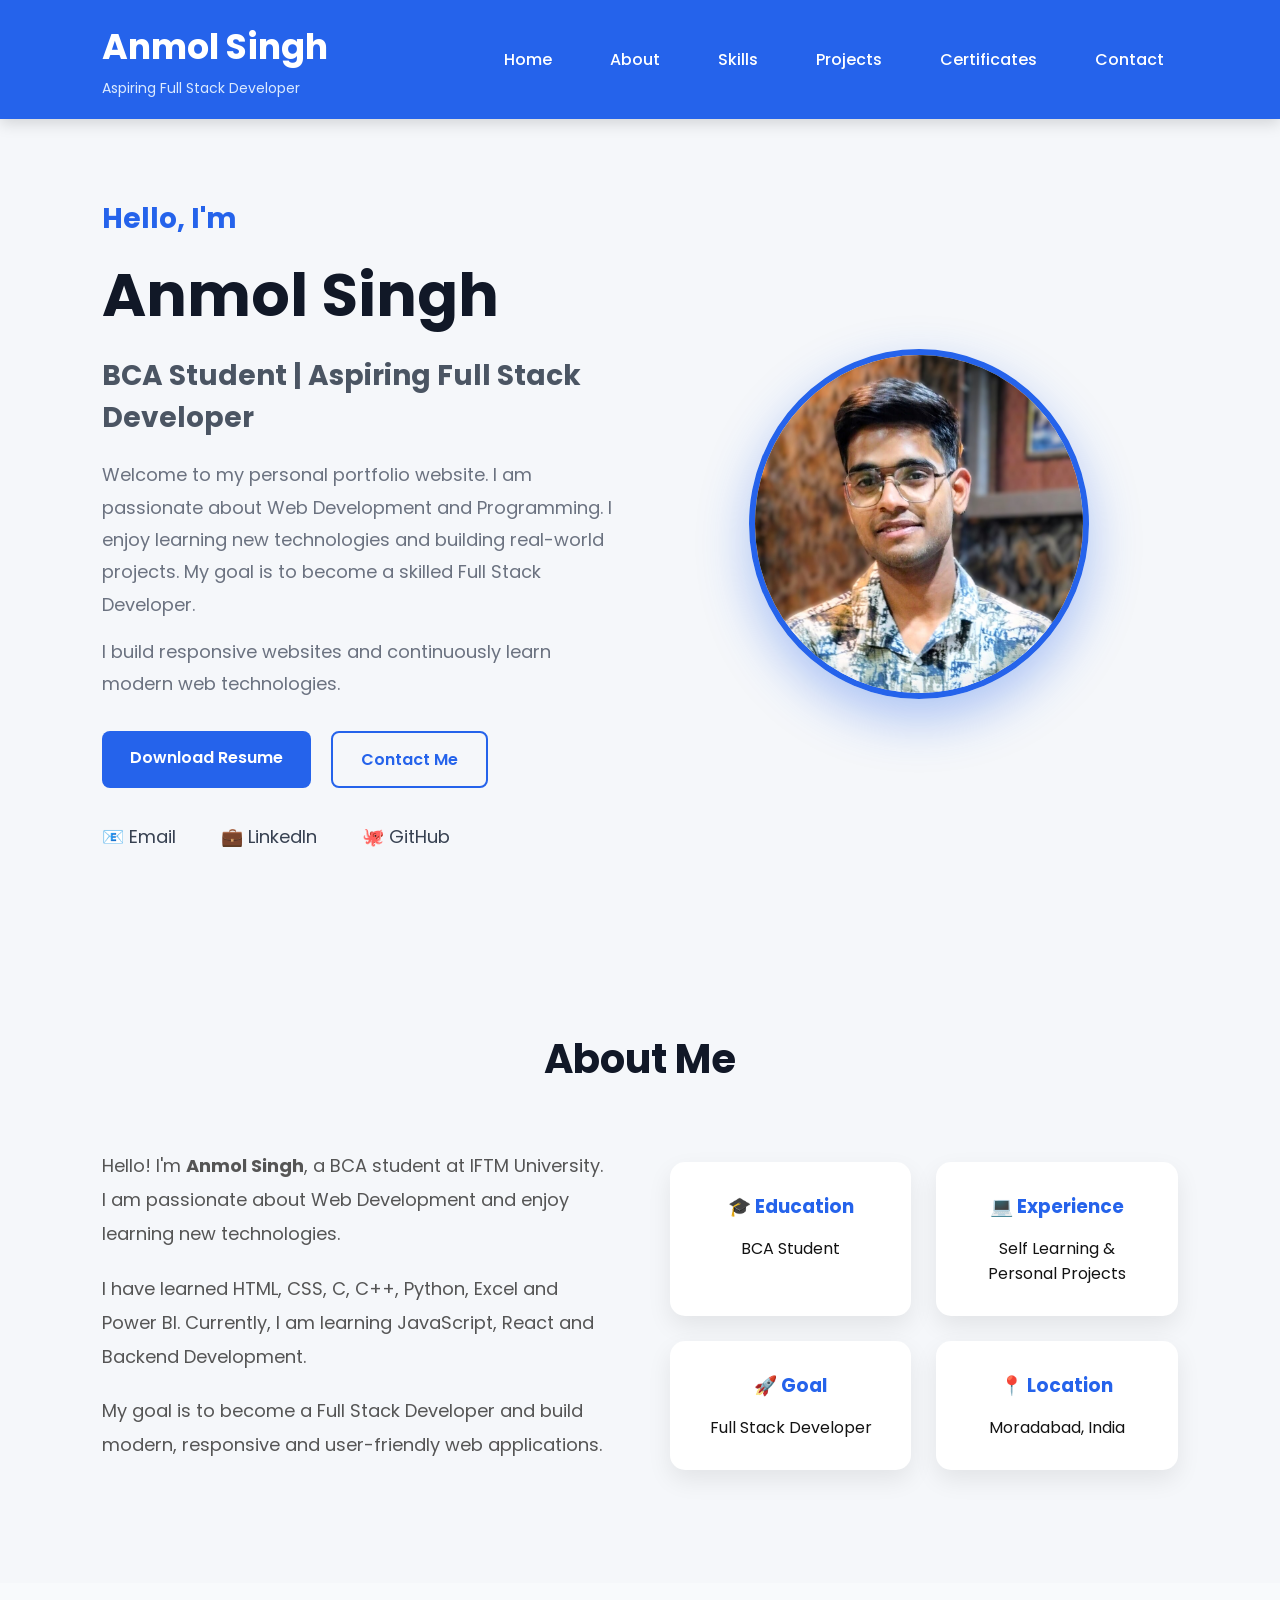
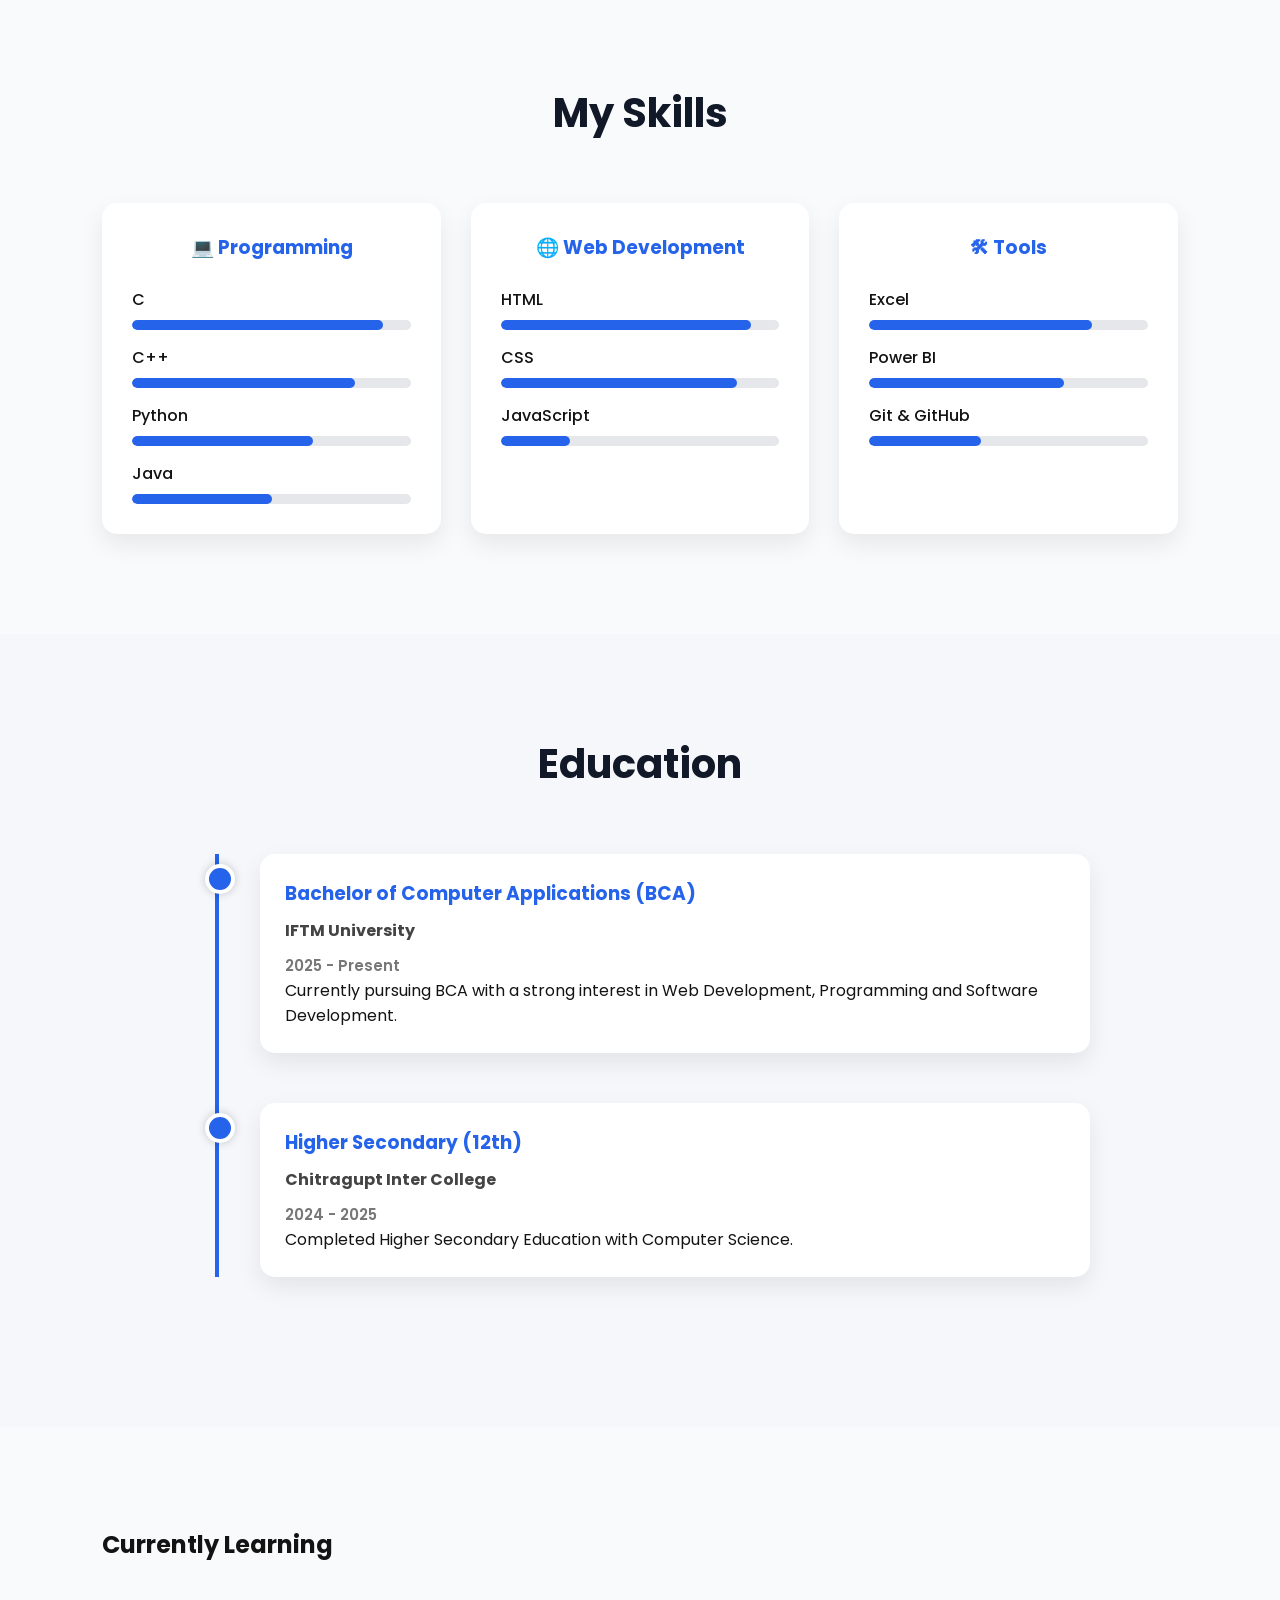
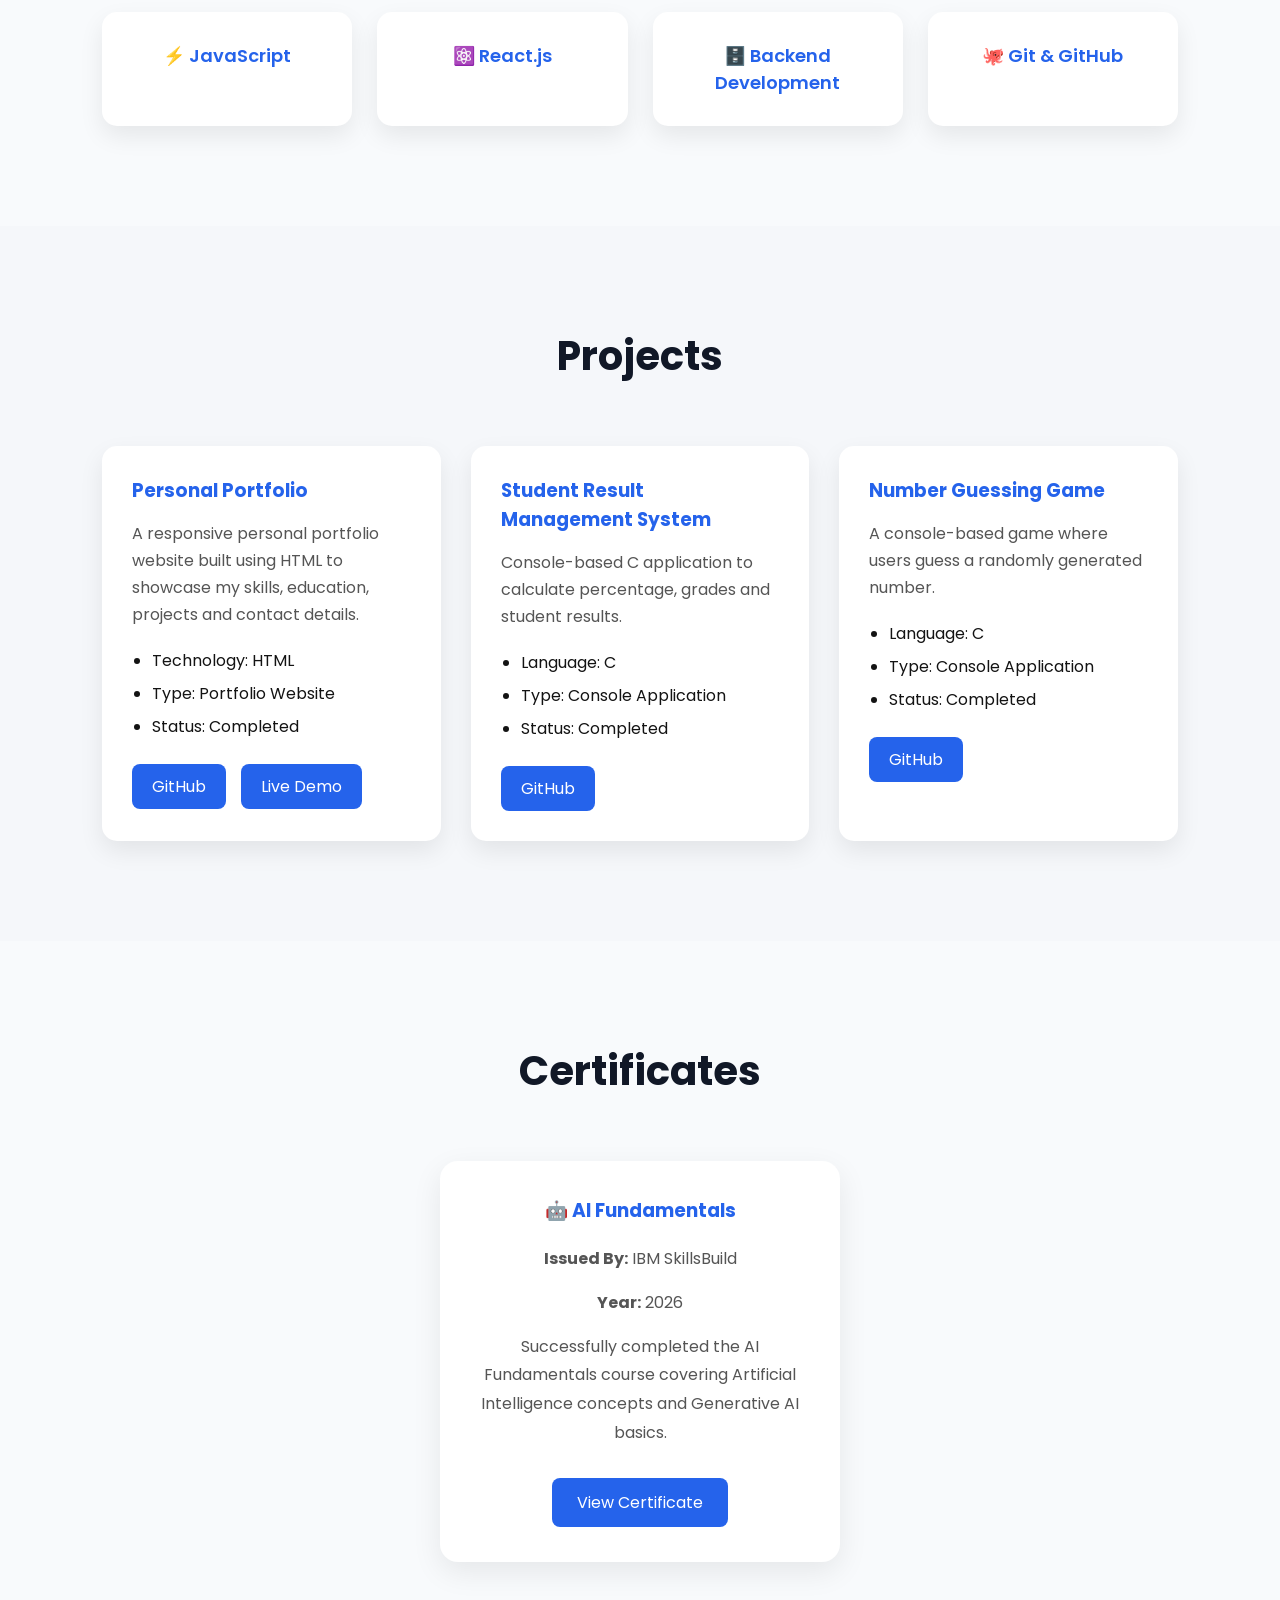
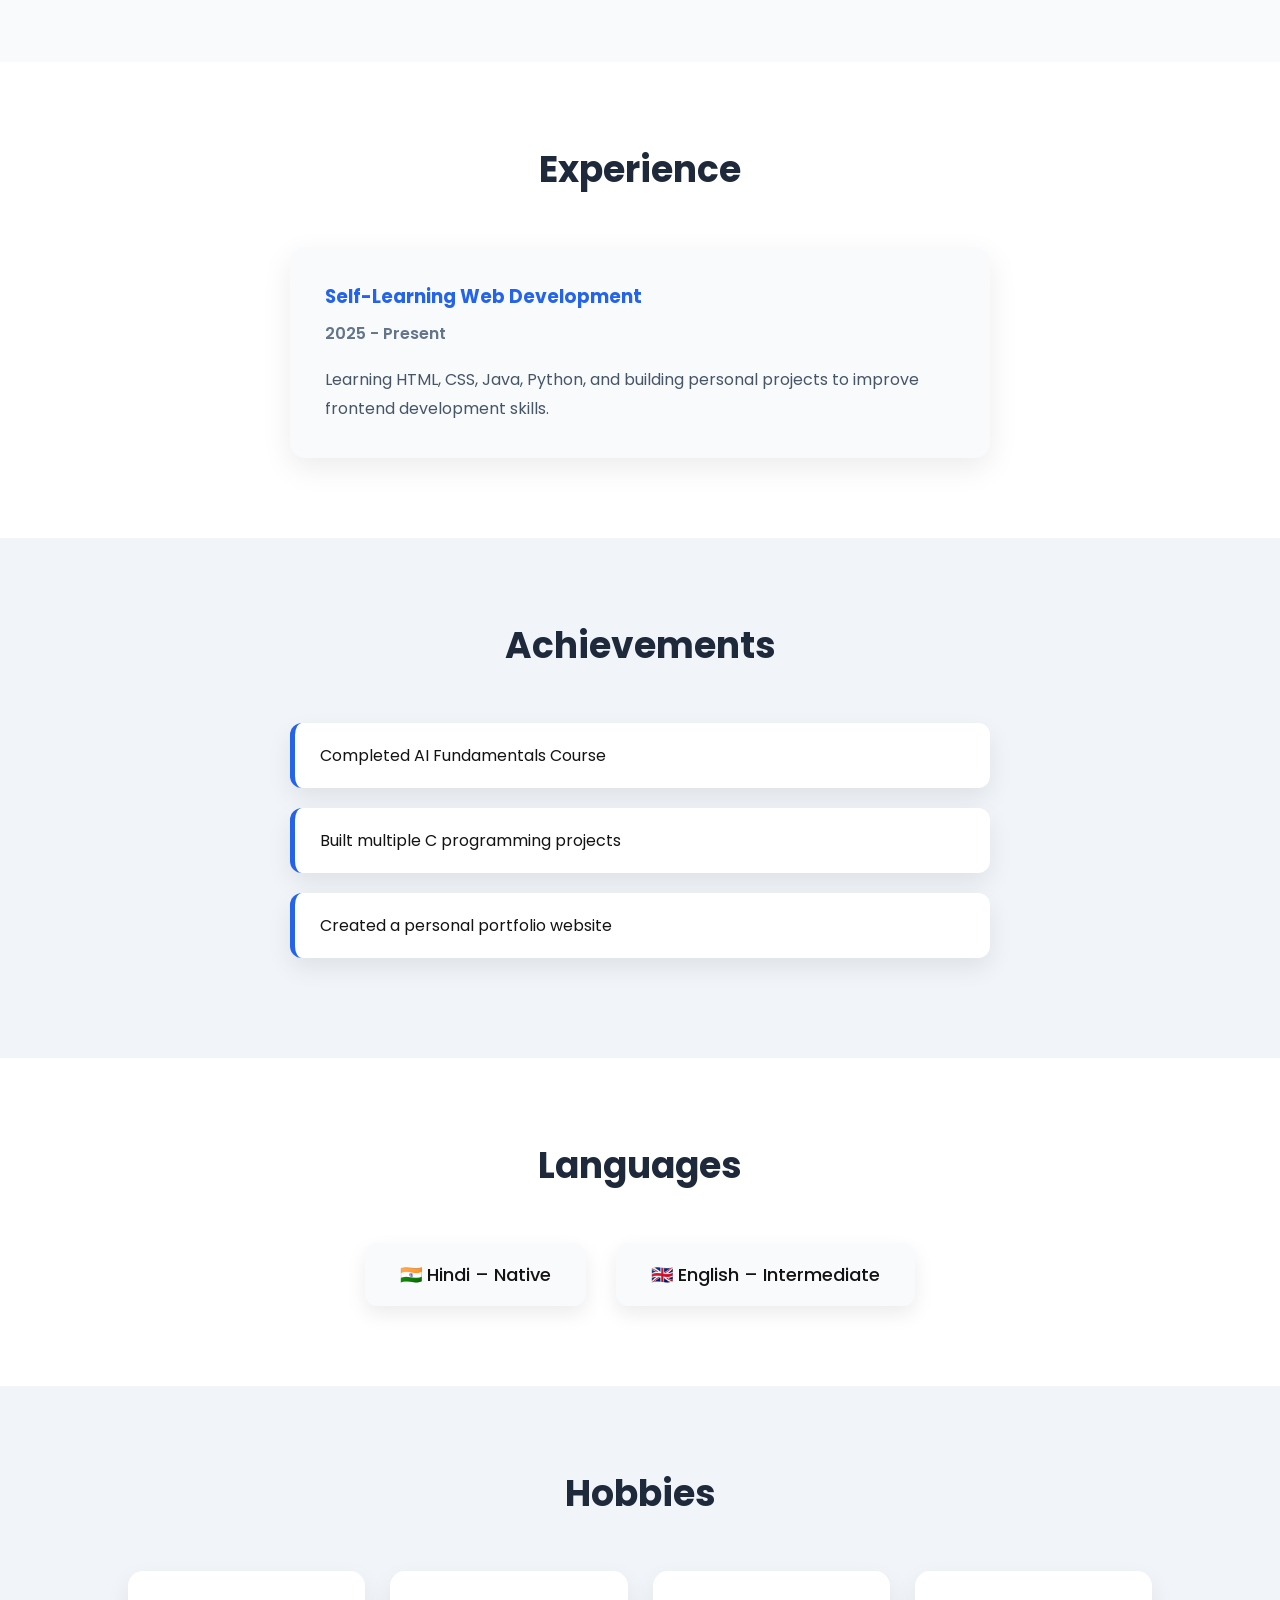
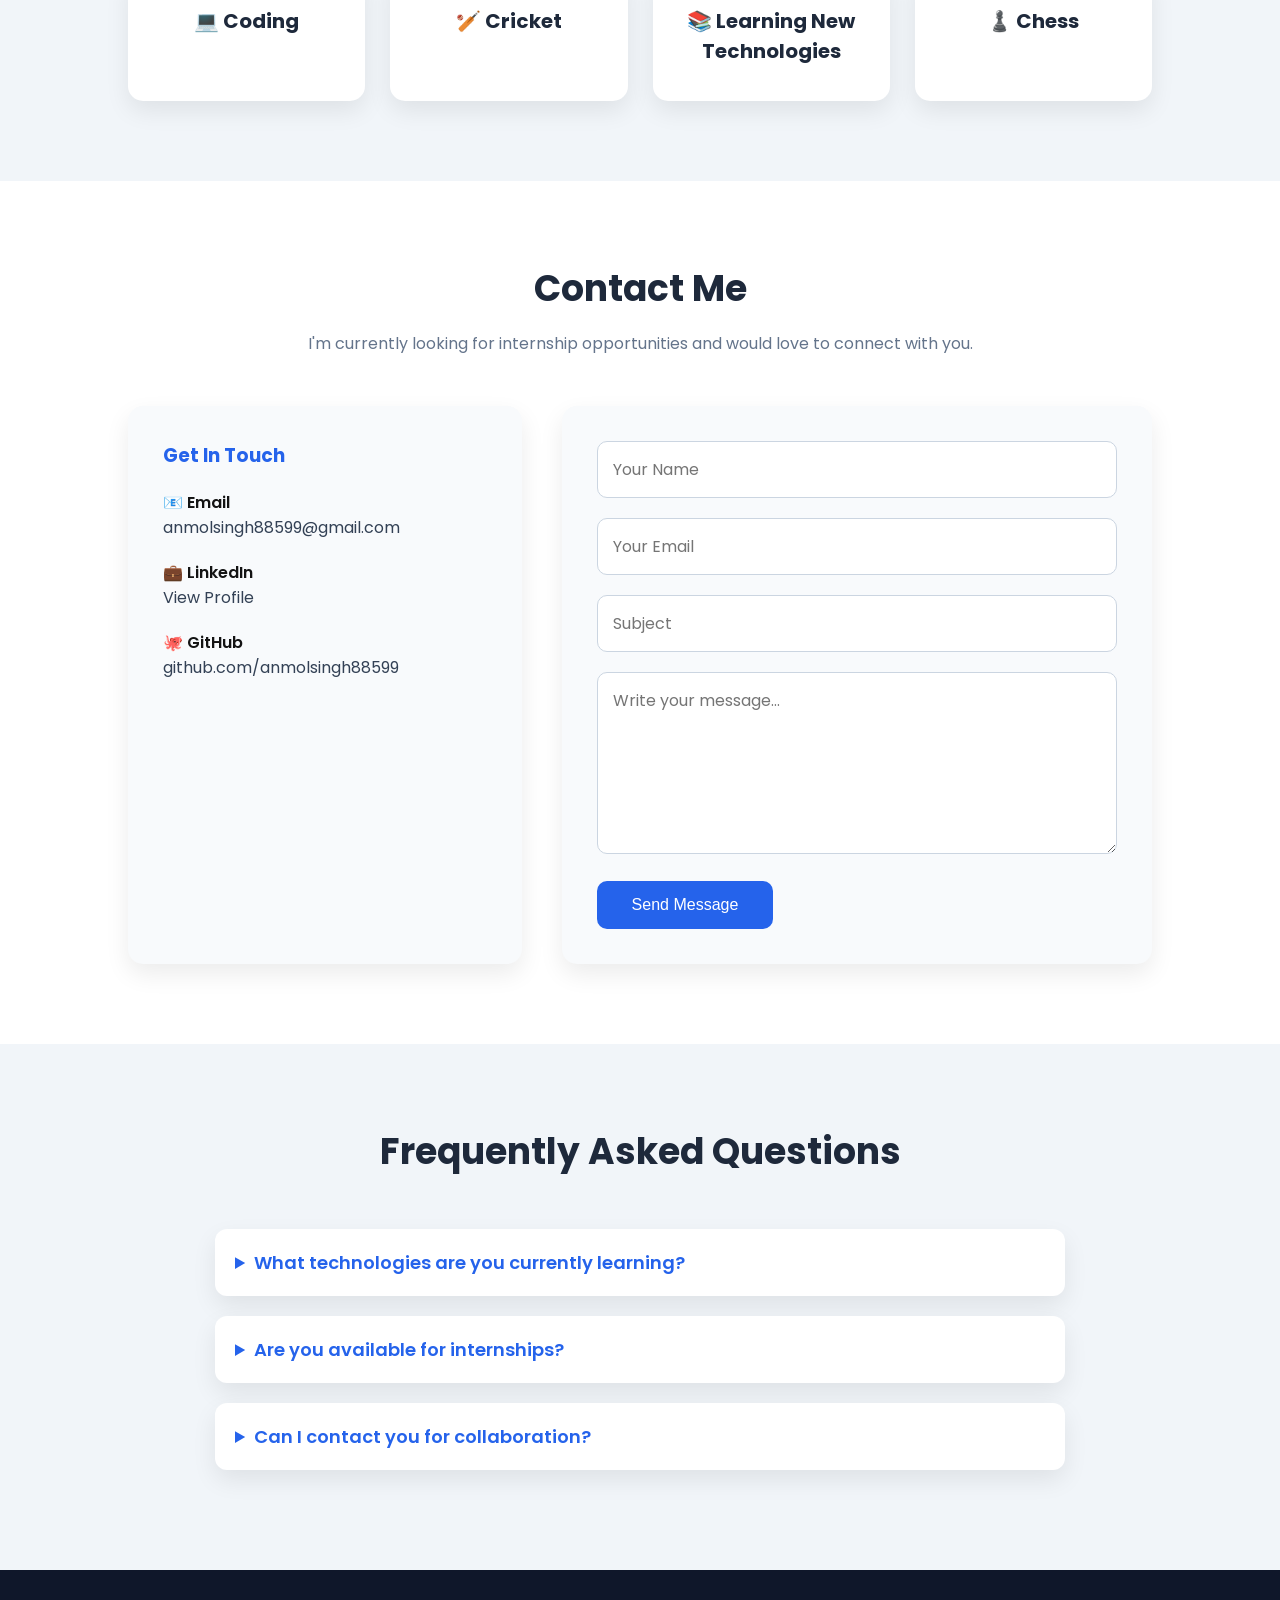
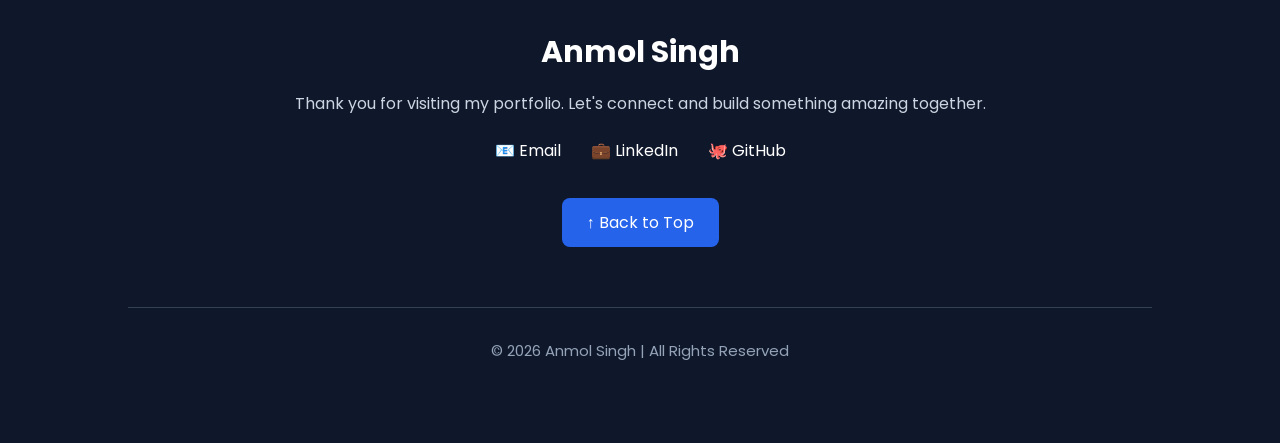
==== index.html @ fbc87eb2 "Rename Project_1_Personal_profile_page.html to index.html" ====
<!DOCTYPE html>
<html lang="en">

<head>
    <meta charset="UTF-8">
    <meta name="description" content="Portfolio of Anmol Singh, BCA student and aspiring Full Stack Developer">
    <meta name="viewport" content="width=device-width, initial-scale=1.0">
    <title>Anmol Singh | Full Stack Developer Portfolio</title>
    <link rel="icon" href="favicon.png">
    <link rel="stylesheet" href="style.css">
</head>

<body>
    <header>
        <div class="logo">
            <h1>Anmol Singh</h1>
            <p>Aspiring Full Stack Developer</p>
        </div>
        <nav>
            <ul>
                <li><a href="#home">Home</a></li>
                <li><a href="#about">About</a></li>
                <li><a href="#skills">Skills</a></li>
                <li><a href="#projects">Projects</a></li>
                <li><a href="#certificates">Certificates</a></li>
                <li><a href="#contact">Contact</a></li>
            </ul>
        </nav>
    </header>
    <main>
        <section id="home">

            <div class="hero-content">

                <div class="hero-text">

                    <h2>Hello, I'm</h2>

                    <h1>Anmol Singh</h1>

                    <h3>BCA Student | Aspiring Full Stack Developer</h3>

                    <p>
                        Welcome to my personal portfolio website.
                        I am passionate about Web Development and Programming.
                        I enjoy learning new technologies and building real-world projects.
                        My goal is to become a skilled Full Stack Developer.
                    </p>

                    <p>
                        I build responsive websites and continuously learn modern web technologies.
                    </p>

                    <div class="hero-buttons">

                        <a href="Anmol_Simgh_Resume.pdf" download class="btn">
                            Download Resume
                        </a>

                        <a href="#contact" class="btn2">
                            Contact Me
                        </a>

                    </div>

                    <div class="social-links">

                        <a href="mailto:anmolsingh88599@gmail.com">📧 Email</a>

                        <a href="https://www.linkedin.com/in/anmol-singh-b59940381" target="_blank">
                            💼 LinkedIn
                        </a>

                        <a href="https://github.com/anmolsingh88599" target="_blank">
                            🐙 GitHub
                        </a>

                    </div>

                </div>

                <div class="hero-image">

                    <img src="Anmol.jpg" alt="Anmol Singh Profile Photo">

                </div>

            </div>

        </section>
        <section id="about">

            <h2 class="section-title">About Me</h2>

            <div class="about-container">

                <div class="about-text">

                    <p>
                        Hello! I'm <strong>Anmol Singh</strong>, a BCA student at IFTM University.
                        I am passionate about Web Development and enjoy learning new technologies.
                    </p>

                    <p>
                        I have learned HTML, CSS, C, C++, Python, Excel and Power BI.
                        Currently, I am learning JavaScript, React and Backend Development.
                    </p>

                    <p>
                        My goal is to become a Full Stack Developer and build modern,
                        responsive and user-friendly web applications.
                    </p>

                </div>

                <div class="about-info">

                    <div class="info-card">
                        <h3>🎓 Education</h3>
                        <p>BCA Student</p>
                    </div>

                    <div class="info-card">
                        <h3>💻 Experience</h3>
                        <p>Self Learning & Personal Projects</p>
                    </div>

                    <div class="info-card">
                        <h3>🚀 Goal</h3>
                        <p>Full Stack Developer</p>
                    </div>

                    <div class="info-card">
                        <h3>📍 Location</h3>
                        <p>Moradabad, India</p>
                    </div>

                </div>

            </div>

        </section>
        <section id="skills">

            <h2 class="section-title">My Skills</h2>

            <div class="skills-container">

                <div class="skill-card">
                    <h3>💻 Programming</h3>

                    <p>C</p>
                    <div class="progress">
                        <div class="progress-bar c"></div>
                    </div>

                    <p>C++</p>
                    <div class="progress">
                        <div class="progress-bar cpp"></div>
                    </div>

                    <p>Python</p>
                    <div class="progress">
                        <div class="progress-bar python"></div>
                    </div>

                    <p>Java</p>
                    <div class="progress">
                        <div class="progress-bar java"></div>
                    </div>

                </div>

                <div class="skill-card">

                    <h3>🌐 Web Development</h3>

                    <p>HTML</p>
                    <div class="progress">
                        <div class="progress-bar html"></div>
                    </div>

                    <p>CSS</p>
                    <div class="progress">
                        <div class="progress-bar css"></div>
                    </div>

                    <p>JavaScript</p>
                    <div class="progress">
                        <div class="progress-bar js"></div>
                    </div>

                </div>

                <div class="skill-card">

                    <h3>🛠 Tools</h3>

                    <p>Excel</p>
                    <div class="progress">
                        <div class="progress-bar excel"></div>
                    </div>

                    <p>Power BI</p>
                    <div class="progress">
                        <div class="progress-bar powerbi"></div>
                    </div>

                    <p>Git & GitHub</p>
                    <div class="progress">
                        <div class="progress-bar git"></div>
                    </div>

                </div>

            </div>

        </section>
        <section id="education">

            <h2 class="section-title">Education</h2>

            <div class="timeline">

                <div class="timeline-item">

                    <div class="timeline-content">

                        <h3>Bachelor of Computer Applications (BCA)</h3>

                        <h4>IFTM University</h4>

                        <span>2025 - Present</span>

                        <p>
                            Currently pursuing BCA with a strong interest in
                            Web Development, Programming and Software Development.
                        </p>

                    </div>

                </div>

                <div class="timeline-item">

                    <div class="timeline-content">

                        <h3>Higher Secondary (12th)</h3>

                        <h4>Chitragupt Inter College</h4>

                        <span>2024 - 2025</span>

                        <p>
                            Completed Higher Secondary Education with Computer Science.
                        </p>

                    </div>

                </div>

            </div>

        </section>
        <section id="learning">

            <h2>Currently Learning</h2>

            <ul>
                <li>⚡ JavaScript</li>
                <li>⚛️ React.js</li>
                <li>🗄️ Backend Development</li>
                <li>🐙 Git & GitHub</li>
            </ul>

        </section>
        <section id="projects">

            <h2 class="section-title">Projects</h2>

            <div class="project-container">

                <article class="project-card">

                    <h3>Personal Portfolio</h3>

                    <p>
                        A responsive personal portfolio website built using HTML
                        to showcase my skills, education, projects and contact details.
                    </p>

                    <ul>
                        <li>Technology: HTML</li>
                        <li>Type: Portfolio Website</li>
                        <li>Status: Completed</li>
                    </ul>

                    <div class="project-btns">
                        <a href="https://github.com/anmolsingh88599" target="_blank">GitHub</a>

                        <a href="#">Live Demo</a>
                    </div>

                </article>

                <!-- Doosra Project -->

                <article class="project-card">

                    <h3>Student Result Management System</h3>

                    <p>
                        Console-based C application to calculate percentage,
                        grades and student results.
                    </p>

                    <ul>
                        <li>Language: C</li>
                        <li>Type: Console Application</li>
                        <li>Status: Completed</li>
                    </ul>

                    <div class="project-btns">
                        <a href="https://github.com/anmolsingh88599" target="_blank">GitHub</a>
                    </div>

                </article>

                <!-- Teesra Project -->

                <article class="project-card">

                    <h3>Number Guessing Game</h3>

                    <p>
                        A console-based game where users guess a randomly generated number.
                    </p>

                    <ul>
                        <li>Language: C</li>
                        <li>Type: Console Application</li>
                        <li>Status: Completed</li>
                    </ul>

                    <div class="project-btns">
                        <a href="https://github.com/anmolsingh88599" target="_blank">GitHub</a>
                    </div>

                </article>

            </div>

        </section>
        <section id="certificates">

            <h2 class="section-title">Certificates</h2>

            <div class="certificate-container">

                <article class="certificate-card">

                    <h3>🤖 AI Fundamentals</h3>

                    <p><strong>Issued By:</strong> IBM SkillsBuild</p>

                    <p><strong>Year:</strong> 2026</p>

                    <p>
                        Successfully completed the AI Fundamentals course covering
                        Artificial Intelligence concepts and Generative AI basics.
                    </p>

                    <a href="Anmol_singh_AI_Certificate.png" target="_blank" class="certificate-btn">
                        View Certificate
                    </a>

                </article>

            </div>

        </section>
        <section id="experience">
            <h2>Experience</h2>

            <article>
                <h3>Self-Learning Web Development</h3>
                <p>2025 - Present</p>
                <p>
                    Learning HTML, CSS, Java, Python, and building personal projects
                    to improve frontend development skills.
                </p>
            </article>
        </section>
        <section id="achievements">

            <h2>Achievements</h2>

            <ul>
                <li>Completed AI Fundamentals Course</li>
                <li>Built multiple C programming projects</li>
                <li>Created a personal portfolio website</li>
            </ul>

        </section>
        <section id="languages">

            <h2>Languages</h2>

            <ul>
                <li>🇮🇳 Hindi – Native</li>
                <li>🇬🇧 English – Intermediate</li>
            </ul>

        </section>


        <section id="hobbies">

            <h2>Hobbies</h2>

            <div class="hobbies-container">

                <div class="hobby-card">
                    <h3>💻 Coding</h3>
                </div>

                <div class="hobby-card">
                    <h3>🏏 Cricket</h3>
                </div>

                <div class="hobby-card">
                    <h3>📚 Learning New Technologies</h3>
                </div>

                <div class="hobby-card">
                    <h3>♟️ Chess</h3>
                </div>

            </div>

        </section>
        <section id="contact">

            <h2>Contact Me</h2>

            <p class="contact-text">
                I'm currently looking for internship opportunities and would love to connect with you.
            </p>

            <div class="contact-container">

                <div class="contact-info">

                    <h3>Get In Touch</h3>

                    <p>📧 Email</p>
                    <a href="mailto:anmolsingh88599@gmail.com">
                        anmolsingh88599@gmail.com
                    </a>

                    <p>💼 LinkedIn</p>
                    <a href="https://www.linkedin.com/in/anmol-singh-b59940381" target="_blank">
                        View Profile
                    </a>

                    <p>🐙 GitHub</p>
                    <a href="https://github.com/anmolsingh88599" target="_blank">
                        github.com/anmolsingh88599
                    </a>

                </div>

                <form action="#" method="post">

                    <input type="text" name="name" placeholder="Your Name" required>

                    <input type="email" name="email" placeholder="Your Email" required>

                    <input type="text" name="subject" placeholder="Subject">

                    <textarea name="message" rows="6" placeholder="Write your message..." required></textarea>

                    <button type="submit">
                        Send Message
                    </button>

                </form>

            </div>

        </section>

        <section id="faq">

            <h2>Frequently Asked Questions</h2>

            <details>
                <summary>What technologies are you currently learning?</summary>
                <p>
                    I am currently learning HTML, CSS, JavaScript, React.js,
                    Git & GitHub, and Backend Development.
                </p>
            </details>

            <details>
                <summary>Are you available for internships?</summary>
                <p>
                    Yes! I am actively looking for internship opportunities in
                    Web Development and Full Stack Development.
                </p>
            </details>

            <details>
                <summary>Can I contact you for collaboration?</summary>
                <p>
                    Absolutely! Feel free to connect with me through
                    Email or LinkedIn.
                </p>
            </details>

        </section>
    </main>

    <footer>

        <h2>Anmol Singh</h2>

        <p>
            Thank you for visiting my portfolio.
            Let's connect and build something amazing together.
        </p>

        <div class="footer-links">

            <a href="mailto:anmolsingh88599@gmail.com">
                📧 Email
            </a>

            <a href="https://www.linkedin.com/in/anmol-singh-b59940381" target="_blank">
                💼 LinkedIn
            </a>

            <a href="https://github.com/anmolsingh88599" target="_blank">
                🐙 GitHub
            </a>

        </div>

        <a href="#home" class="top-btn">
            ↑ Back to Top
        </a>

        <hr>

        <p class="copyright">
            © 2026 Anmol Singh | All Rights Reserved
        </p>

    </footer>
</body>

</html>
---- style.css ----
@import url('https://fonts.googleapis.com/css2?family=Poppins:wght@300;400;500;600;700&display=swap');

* {
    margin: 0;
    padding: 0;
    box-sizing: border-box;
}

body {
    font-family: 'Poppins', sans-serif;
    background: #f5f7fa;
    color: #131313;
}

header {
    background: #2563eb;
    color: white;
    padding: 20px 8%;
    display: flex;
    justify-content: space-between;
    align-items: center;

    position: sticky;
    top: 0;
    z-index: 1000;
    box-shadow: 0 4px 15px rgba(0, 0, 0, 0.15);
}

@media (max-width:768px) {

    header {
        flex-direction: column;
        align-items: center;
        text-align: center;
    }

}

nav ul {
    display: flex;
    list-style: none;
    gap: 30px;
}

nav a {
    color: white;
    text-decoration: none;
    font-weight: 500;
    transition: 0.3s;
    padding: 8px 14px;
    border-radius: 6px;
}

@media (max-width:768px) {

    nav {
        width: 100%;
        margin-top: 20px;
    }

    nav ul {
        justify-content: center;
        flex-wrap: wrap;
        gap: 15px;
    }

}

nav a:hover {
    background: white;
    color: #2563eb;
}

.logo h1 {
    font-size: 35px;
    margin-bottom: 5px;
}

.logo p {
    font-size: 14px;
    color: #dbeafe;
}

#home img {
    width: 340px;
    max-width: 100%;
    border-radius: 50%;
}

section {
    padding: 80px 8%;
}

/* ================= HERO SECTION ================= */

#home {
    min-height: 90vh;
    display: flex;
    align-items: center;
    padding: 0 8%;
}

.hero-content {
    display: flex;
    justify-content: space-between;
    align-items: center;
    gap: 40px;
}

.hero-text {
    flex: 1;
}

.hero-image {
    flex: 1;
    display: flex;
    justify-content: center;
}

.hero-image img {
    width: 350px;
    height: 350px;
    object-fit: cover;
    border-radius: 50%;
    border: 6px solid #2563eb;
    box-shadow:0 20px 50px rgba(37, 99, 235, .35);
}

.hero-text h2 {
    font-size: 28px;
    color: #2563eb;
    margin-bottom: 10px;
}

.hero-text h1 {
    font-size: 60px;
    margin-bottom: 15px;
    color: #111827;
}

.hero-text h3 {
    font-size: 28px;
    color: #4b5563;
    margin-bottom: 20px;
}

.hero-text p {
    font-size: 18px;
    line-height: 1.8;
    color: #6b7280;
    margin-bottom: 15px;
}

.hero-buttons {
    margin-top: 30px;
    display: flex;
    gap: 20px;
}

.btn,
.btn2 {
    padding: 14px 28px;
    border-radius: 8px;
    text-decoration: none;
    font-weight: 600;
    transition: .3s;
}

.btn {
    background: #2563eb;
    color: white;
}

.btn:hover {
    background: #1d4ed8;
}

.btn2 {
    border: 2px solid #2563eb;
    color: #2563eb;
}

.btn2:hover {
    background: #2563eb;
    color: white;
}

.social-links {
    margin-top: 35px;
    display: flex;
    gap: 25px;
}

.social-links a {
    font-size: 18px;
    margin-right: 20px;
    text-decoration: none;
    color: #374151;
}

.social-links a:hover {
    color: #2563eb;
}

.social-links a:hover {
    color: #2563eb;
}

.hero-image img {
    transition: .4s;
}

.hero-image img:hover {
    transform: scale(1.05);
}

/*================ ABOUT =================*/

.section-title {
    text-align: center;
    font-size: 40px;
    margin-bottom: 60px;
    color: #111827;
}

#about {
    padding: 100px 8%;
}

.about-container {
    display: flex;
    justify-content: space-between;
    align-items: center;
    gap: 60px;
}

.about-text {
    flex: 1;
}

.about-text p {
    font-size: 18px;
    line-height: 1.9;
    color: #555;
    margin-bottom: 20px;
}

.about-info {
    flex: 1;
    display: grid;
    grid-template-columns: repeat(2, 1fr);
    gap: 25px;
}

.info-card {
    background: white;
    padding: 30px;
    border-radius: 15px;
    text-align: center;
    box-shadow: 0 10px 25px rgba(0, 0, 0, .08);
    transition: .3s;
}

.info-card:hover {
    transform: translateY(-10px);
}

.info-card h3 {
    color: #2563eb;
    margin-bottom: 15px;
}

/*================ SKILLS ================*/

#skills {
    padding: 100px 8%;
    background: #f8fafc;
}

.skills-container {
    display: grid;
    grid-template-columns: repeat(3, 1fr);
    gap: 30px;
}

.skill-card {
    background: #fff;
    padding: 30px;
    border-radius: 15px;
    box-shadow: 0 10px 25px rgba(0, 0, 0, .08);
    transition: .3s;
}

.skill-card:hover {
    transform: translateY(-10px);
}

.skill-card h3 {
    text-align: center;
    color: #2563eb;
    margin-bottom: 25px;
}

.skill-card p {
    margin: 15px 0 8px;
    font-weight: 500;
}

.progress {
    width: 100%;
    height: 10px;
    background: #e5e7eb;
    border-radius: 20px;
    overflow: hidden;
}

.progress-bar {
    height: 100%;
    background: #2563eb;
    border-radius: 20px;
}

.html {
    width: 90%;
}

.css {
    width: 85%;
}

.js {
    width: 25%;
}

.c {
    width: 90%;
}

.cpp {
    width: 80%;
}

.python {
    width: 65%;
}

.java {
    width: 50%;
}

.excel {
    width: 80%;
}

.powerbi {
    width: 70%;
}

.git {
    width: 40%;
}

/*================ EDUCATION ================*/

#education {
    padding: 100px 8%;
}

.timeline {
    position: relative;
    max-width: 900px;
    margin: auto;
}

.timeline::before {
    content: "";
    position: absolute;
    left: 25px;
    top: 0;
    width: 4px;
    height: 100%;
    background: #2563eb;
}

.timeline-item {
    position: relative;
    padding-left: 70px;
    margin-bottom: 50px;
}

.timeline-item::before {
    content: "";
    position: absolute;
    left: 15px;
    top: 10px;
    width: 22px;
    height: 22px;
    border-radius: 50%;
    background: #2563eb;
    border: 4px solid white;
    box-shadow: 0 0 10px rgba(0, 0, 0, .2);
}

.timeline-content {
    background: white;
    padding: 25px;
    border-radius: 15px;
    box-shadow: 0 10px 25px rgba(0, 0, 0, .08);
    transition: .3s;
}

.timeline-content:hover {
    transform: translateX(10px);
}

.timeline-content h3 {
    color: #2563eb;
    margin-bottom: 10px;
}

.timeline-content h4 {
    color: #444;
    margin-bottom: 10px;
}

.timeline-content span {
    color: #777;
    font-size: 15px;
    font-weight: 600;
}

/*================ CURRENTLY LEARNING ================*/

#learning {
    padding: 100px 8%;
    background: #f8fafc;
}

#learning ul {
    list-style: none;
    display: grid;
    grid-template-columns: repeat(4, 1fr);
    gap: 25px;
    margin-top: 50px;
}

#learning li {
    background: #fff;
    padding: 30px 20px;
    text-align: center;
    border-radius: 15px;
    font-size: 18px;
    font-weight: 600;
    color: #2563eb;
    box-shadow: 0 10px 25px rgba(0, 0, 0, .08);
    transition: 0.3s;
    cursor: pointer;
}

#learning li:hover {
    transform: translateY(-10px);
    background: #2563eb;
    color: #fff;
    box-shadow: 0 15px 35px rgba(37, 99, 235, .3);
}

/*================ PROJECTS ================*/

#projects {
    padding: 100px 8%;
}

.project-container {
    display: grid;
    grid-template-columns: repeat(3, 1fr);
    gap: 30px;
}

.project-card {
    background: #fff;
    padding: 30px;
    border-radius: 15px;
    box-shadow: 0 10px 25px rgba(0, 0, 0, .08);
    transition: .3s;
}

.project-card:hover {
    transform: translateY(-12px);
}

.project-card h3 {
    color: #2563eb;
    margin-bottom: 15px;
}

.project-card p {
    color: #555;
    line-height: 1.7;
    margin-bottom: 20px;
}

.project-card ul {
    margin-bottom: 25px;
    padding-left: 20px;
}

.project-card li {
    margin-bottom: 8px;
}

.project-btns {
    display: flex;
    gap: 15px;
}

.project-btns a {
    text-decoration: none;
    background: #2563eb;
    color: #fff;
    padding: 10px 20px;
    border-radius: 8px;
    transition: .3s;
}

.project-btns a:hover {
    background: #1d4ed8;
}

/*================ CERTIFICATES ================*/

#certificates {
    padding: 100px 8%;
    background: #f8fafc;
}

.certificate-container {
    display: flex;
    justify-content: center;
}

.certificate-card {
    width: 400px;
    background: #fff;
    padding: 35px;
    border-radius: 18px;
    text-align: center;
    box-shadow: 0 10px 30px rgba(0, 0, 0, .08);
    transition: .3s;
}

.certificate-card:hover {
    transform: translateY(-10px);
}

.certificate-card h3 {
    color: #2563eb;
    margin-bottom: 20px;
}

.certificate-card p {
    color: #555;
    line-height: 1.8;
    margin-bottom: 15px;
}

.certificate-btn {
    display: inline-block;
    margin-top: 15px;
    padding: 12px 25px;
    background: #2563eb;
    color: #fff;
    text-decoration: none;
    border-radius: 8px;
    transition: .3s;
}

.certificate-btn:hover {
    background: #1d4ed8;
}

/* ==========================
   EXPERIENCE SECTION
========================== */

#experience {
    padding: 80px 10%;
    background: #ffffff;
}

#experience h2 {
    text-align: center;
    font-size: 36px;
    color: #1e293b;
    margin-bottom: 50px;
}

#experience article {
    max-width: 700px;
    margin: auto;
    background: #f8fafc;
    padding: 35px;
    border-radius: 15px;
    box-shadow: 0 10px 30px rgba(0, 0, 0, .08);
    transition: .3s;
}

#experience article:hover {
    transform: translateY(-8px);
}

#experience h3 {
    color: #2563eb;
    margin-bottom: 10px;
}

#experience article p:first-of-type {
    color: #64748b;
    font-weight: 600;
    margin-bottom: 20px;
}

#experience article p:last-of-type {
    color: #475569;
    line-height: 1.8;
}

/* ==========================
   ACHIEVEMENTS SECTION
========================== */

#achievements {
    padding: 80px 10%;
    background: #f1f5f9;
}

#achievements h2 {
    text-align: center;
    font-size: 36px;
    color: #1e293b;
    margin-bottom: 50px;
}

#achievements ul {
    max-width: 700px;
    margin: auto;
    list-style: none;
}

#achievements li {
    background: #fff;
    padding: 20px 25px;
    margin-bottom: 20px;
    border-left: 5px solid #2563eb;
    border-radius: 12px;
    box-shadow: 0 10px 25px rgba(0, 0, 0, .08);
    transition: .3s;
}

#achievements li:hover {
    background: #2563eb;
    color: white;
    transform: translateX(10px);
}

/* ==========================
   LANGUAGES SECTION
========================== */

#languages {
    padding: 80px 10%;
    background: #ffffff;
}

#languages h2 {
    text-align: center;
    font-size: 36px;
    color: #1e293b;
    margin-bottom: 50px;
}

#languages ul {
    display: flex;
    justify-content: center;
    gap: 30px;
    list-style: none;
    flex-wrap: wrap;
}

#languages li {
    background: #f8fafc;
    padding: 18px 35px;
    border-radius: 12px;
    box-shadow: 0 8px 20px rgba(0, 0, 0, .08);
    font-size: 18px;
    font-weight: 500;
    transition: .3s;
}

#languages li:hover {
    background: #2563eb;
    color: white;
    transform: translateY(-8px);
}

/* ==========================
   HOBBIES SECTION
========================== */

#hobbies {
    padding: 80px 10%;
    background: #f1f5f9;
}

#hobbies h2 {
    text-align: center;
    font-size: 36px;
    color: #1e293b;
    margin-bottom: 50px;
}

.hobbies-container {
    display: grid;
    grid-template-columns: repeat(auto-fit, minmax(220px, 1fr));
    gap: 25px;
}

.hobby-card {
    background: #ffffff;
    padding: 35px 20px;
    text-align: center;
    border-radius: 15px;
    box-shadow: 0 10px 25px rgba(0, 0, 0, .08);
    transition: .3s;
}

.hobby-card h3 {
    font-size: 20px;
    color: #1e293b;
}

.hobby-card:hover {
    background: #2563eb;
    transform: translateY(-10px);
}

.hobby-card:hover h3 {
    color: white;
}

/* ==========================
   CONTACT SECTION
========================== */

#contact {
    padding: 80px 10%;
    background: #ffffff;
}

#contact h2 {
    text-align: center;
    font-size: 36px;
    color: #1e293b;
    margin-bottom: 15px;
}

.contact-text {
    text-align: center;
    color: #64748b;
    margin-bottom: 50px;
}

.contact-container {
    display: grid;
    grid-template-columns: 1fr 1.5fr;
    gap: 40px;
}

.contact-info {
    background: #f8fafc;
    padding: 35px;
    border-radius: 15px;
    box-shadow: 0 10px 25px rgba(0, 0, 0, .08);
}

.contact-info h3 {
    color: #2563eb;
    margin-bottom: 20px;
}

.contact-info p {
    margin-top: 20px;
    font-weight: 600;
}

.contact-info a {
    text-decoration: none;
    color: #334155;
}

.contact-info a:hover {
    color: #2563eb;
}

#contact form {
    background: #f8fafc;
    padding: 35px;
    border-radius: 15px;
    box-shadow: 0 10px 25px rgba(0, 0, 0, .08);
}

#contact input,
#contact textarea {
    width: 100%;
    padding: 15px;
    margin-bottom: 20px;
    border: 1px solid #cbd5e1;
    border-radius: 10px;
    font-family: 'Poppins', sans-serif;
    font-size: 16px;
}

#contact input:focus,
#contact textarea:focus {
    outline: none;
    border-color: #2563eb;
}

#contact button {
    background: #2563eb;
    color: white;
    border: none;
    padding: 15px 35px;
    border-radius: 10px;
    cursor: pointer;
    font-size: 16px;
    transition: .3s;
}

#contact button:hover {
    background: #1d4ed8;
}

/* ==========================
   FAQ SECTION
========================== */

#faq {
    padding: 80px 10%;
    background: #f1f5f9;
}

#faq h2 {
    text-align: center;
    font-size: 36px;
    color: #1e293b;
    margin-bottom: 50px;
}

#faq details {
    max-width: 850px;
    margin: 20px auto;
    background: #ffffff;
    padding: 20px;
    border-radius: 12px;
    box-shadow: 0 10px 25px rgba(0, 0, 0, .08);
}

#faq summary {
    cursor: pointer;
    font-size: 18px;
    font-weight: 600;
    color: #2563eb;
}

#faq p {
    margin-top: 15px;
    color: #475569;
    line-height: 1.7;
}

/* ==========================
   FOOTER
========================== */

footer {
    background: #0f172a;
    color: white;
    text-align: center;
    padding: 60px 10%;
}

footer h2 {
    font-size: 30px;
    margin-bottom: 15px;
}

footer p {
    color: #cbd5e1;
    margin-bottom: 20px;
    line-height: 1.7;
}

.footer-links {
    display: flex;
    justify-content: center;
    gap: 30px;
    flex-wrap: wrap;
    margin-bottom: 35px;
}

.footer-links a {
    color: white;
    text-decoration: none;
    transition: .3s;
}

.footer-links a:hover {
    color: #60a5fa;
}

.top-btn {
    display: inline-block;
    padding: 12px 25px;
    background: #2563eb;
    color: white;
    text-decoration: none;
    border-radius: 8px;
    transition: .3s;
    margin-bottom: 30px;
}

.top-btn:hover {
    background: #1d4ed8;
    transform: translateY(-5px);
}

footer hr {
    border: none;
    height: 1px;
    background: #334155;
    margin: 30px 0;
}

.copyright {
    color: #94a3b8;
    font-size: 15px;
}
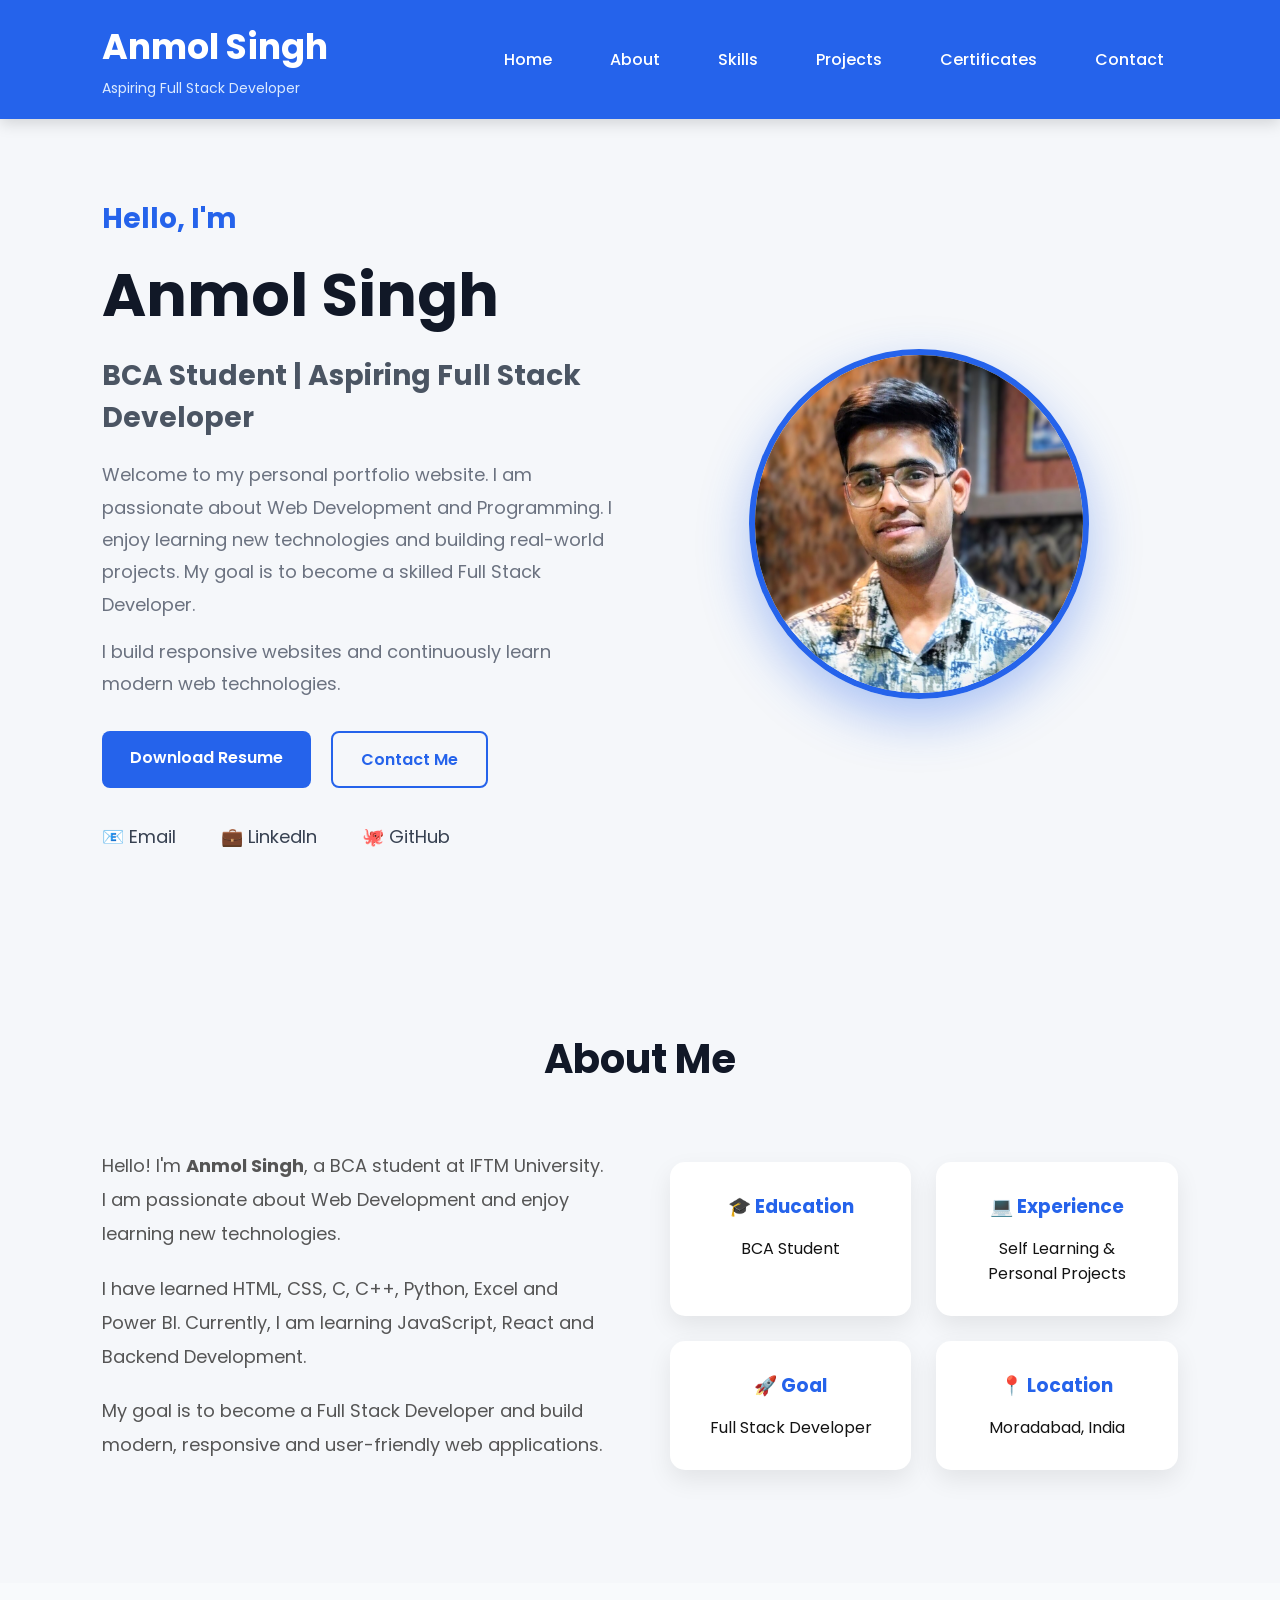
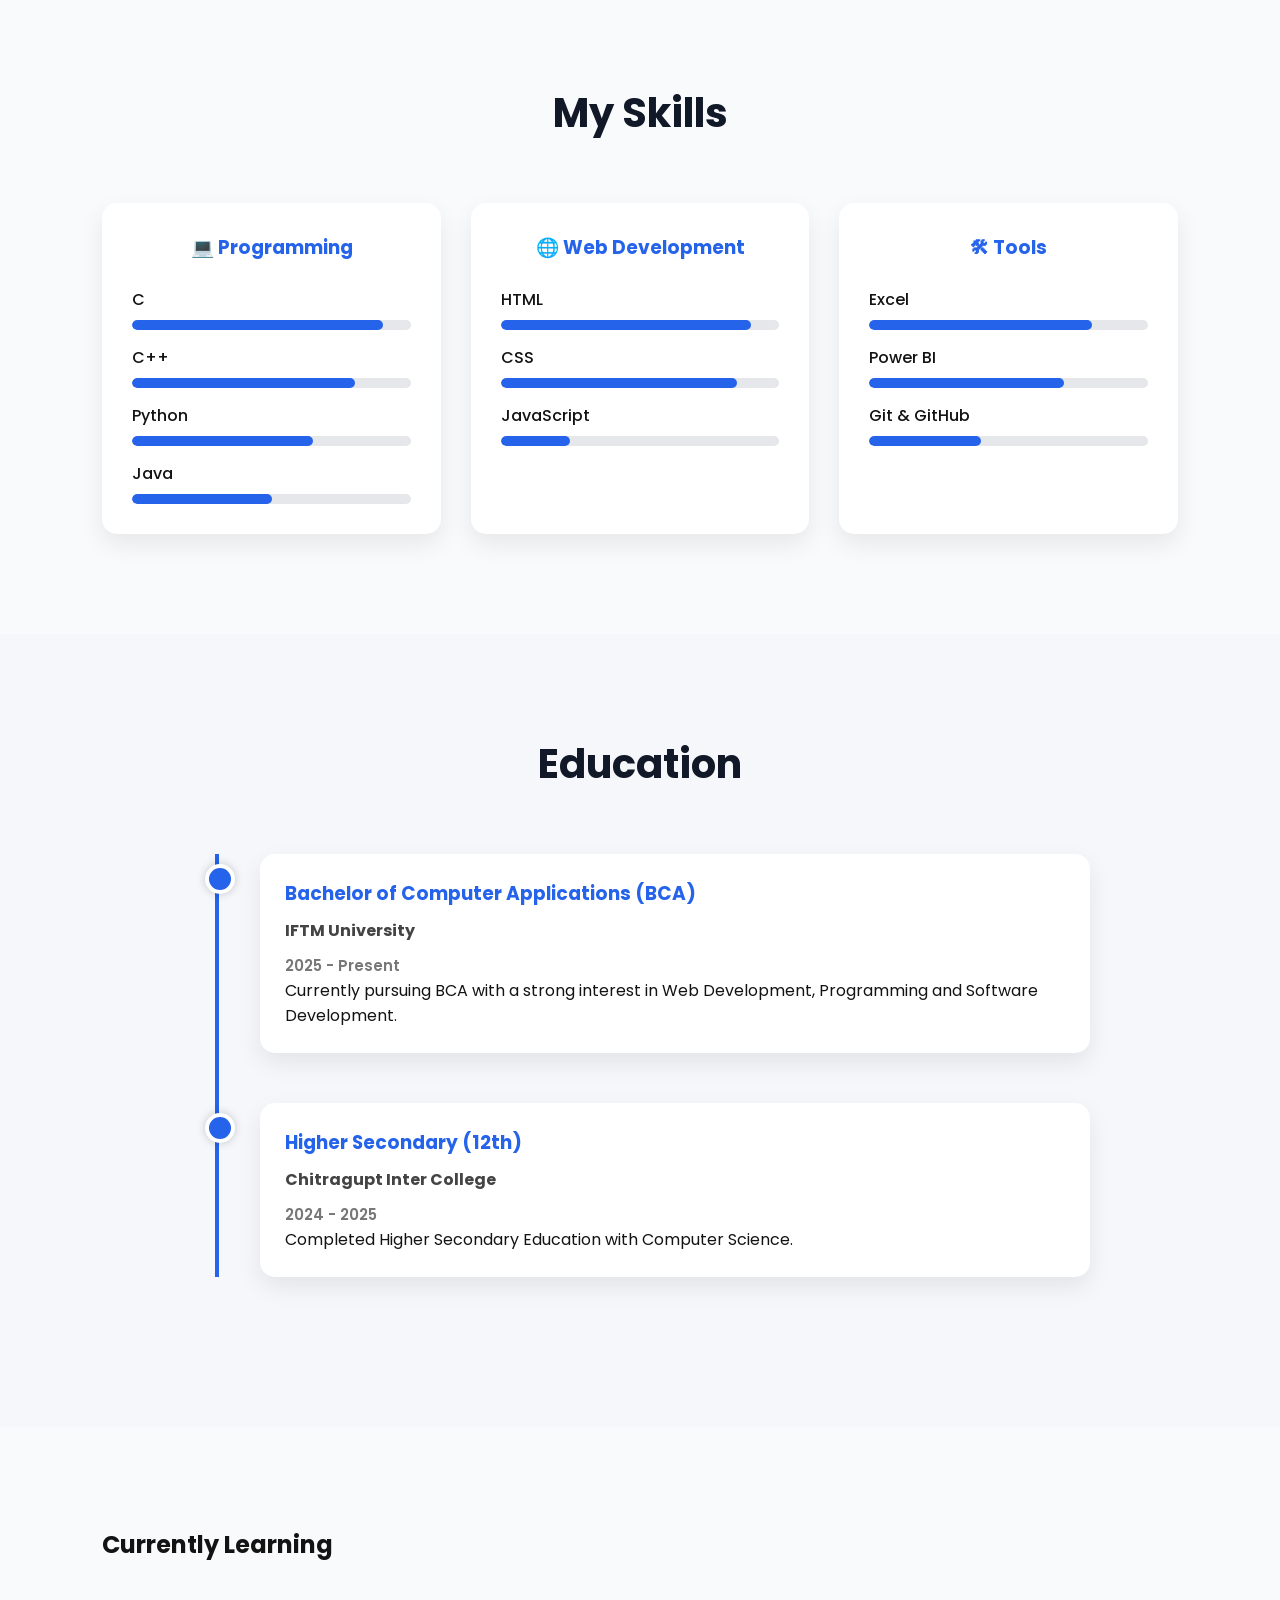
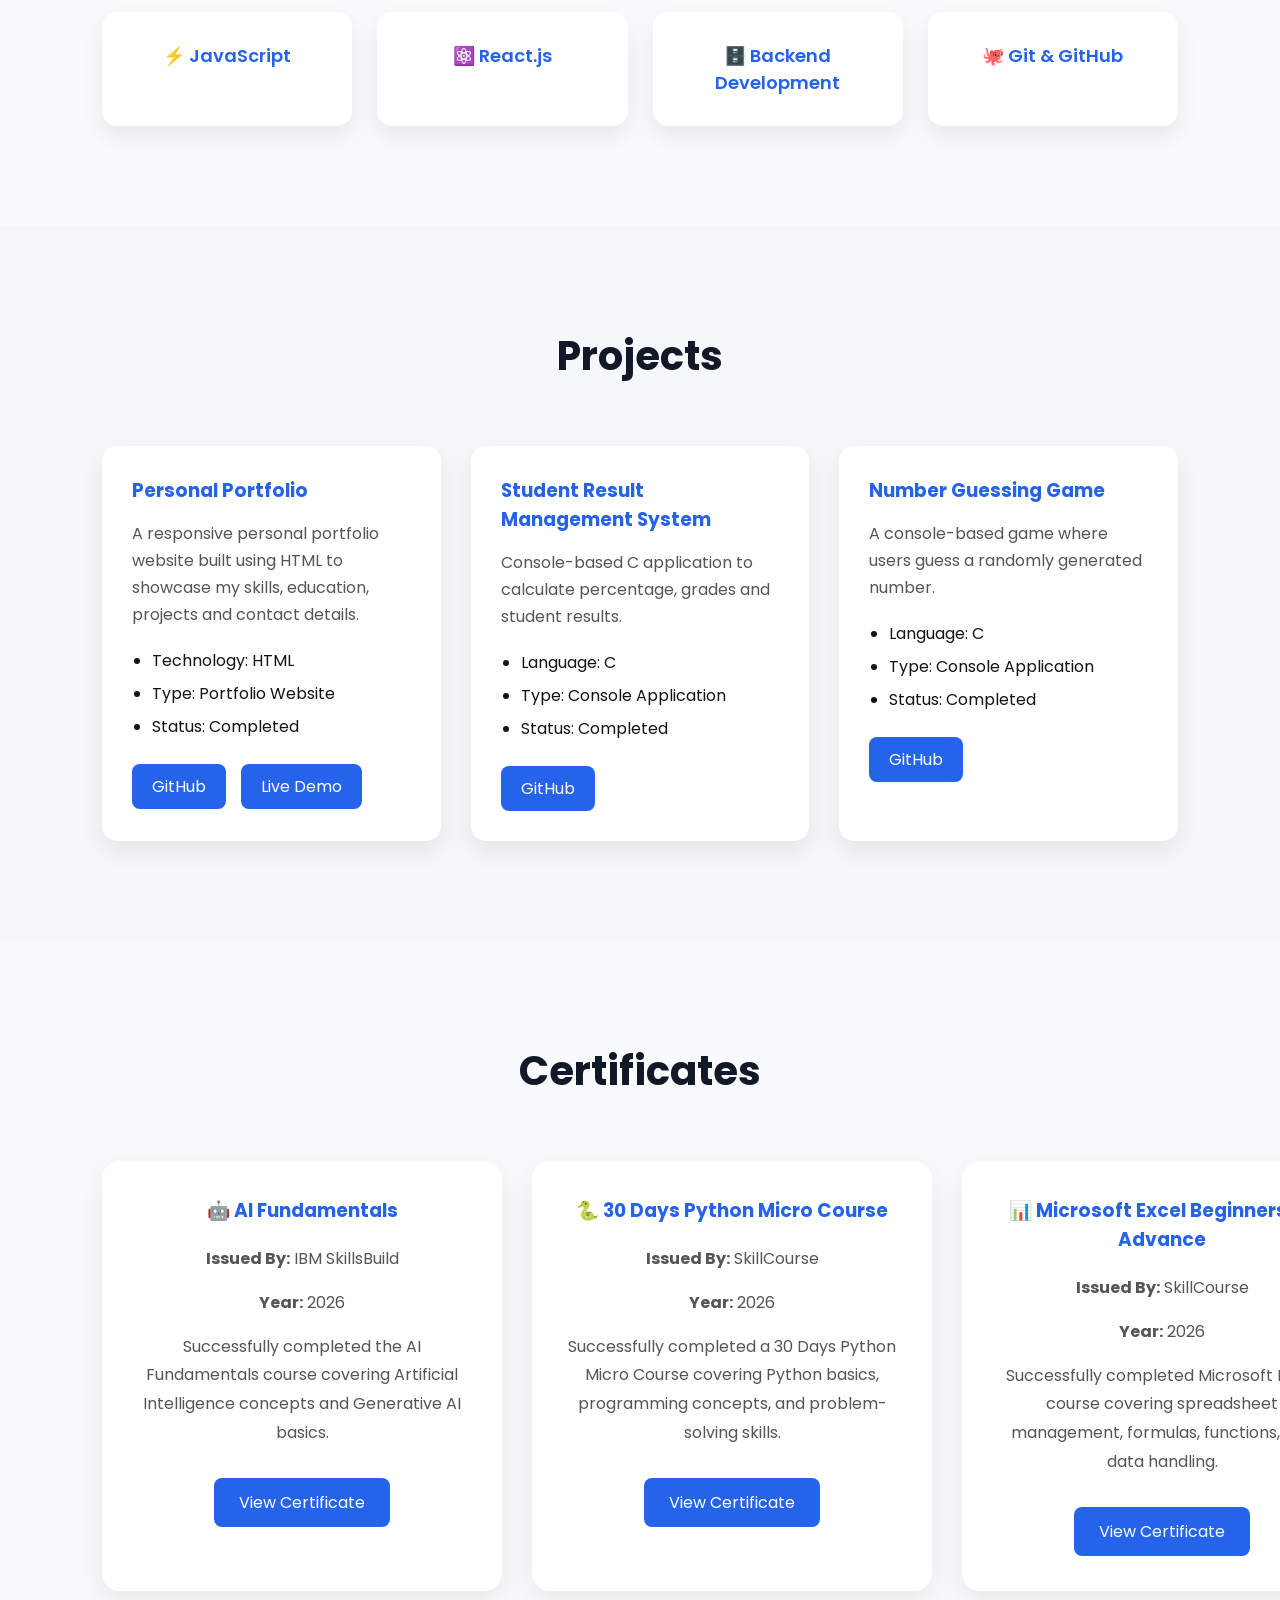
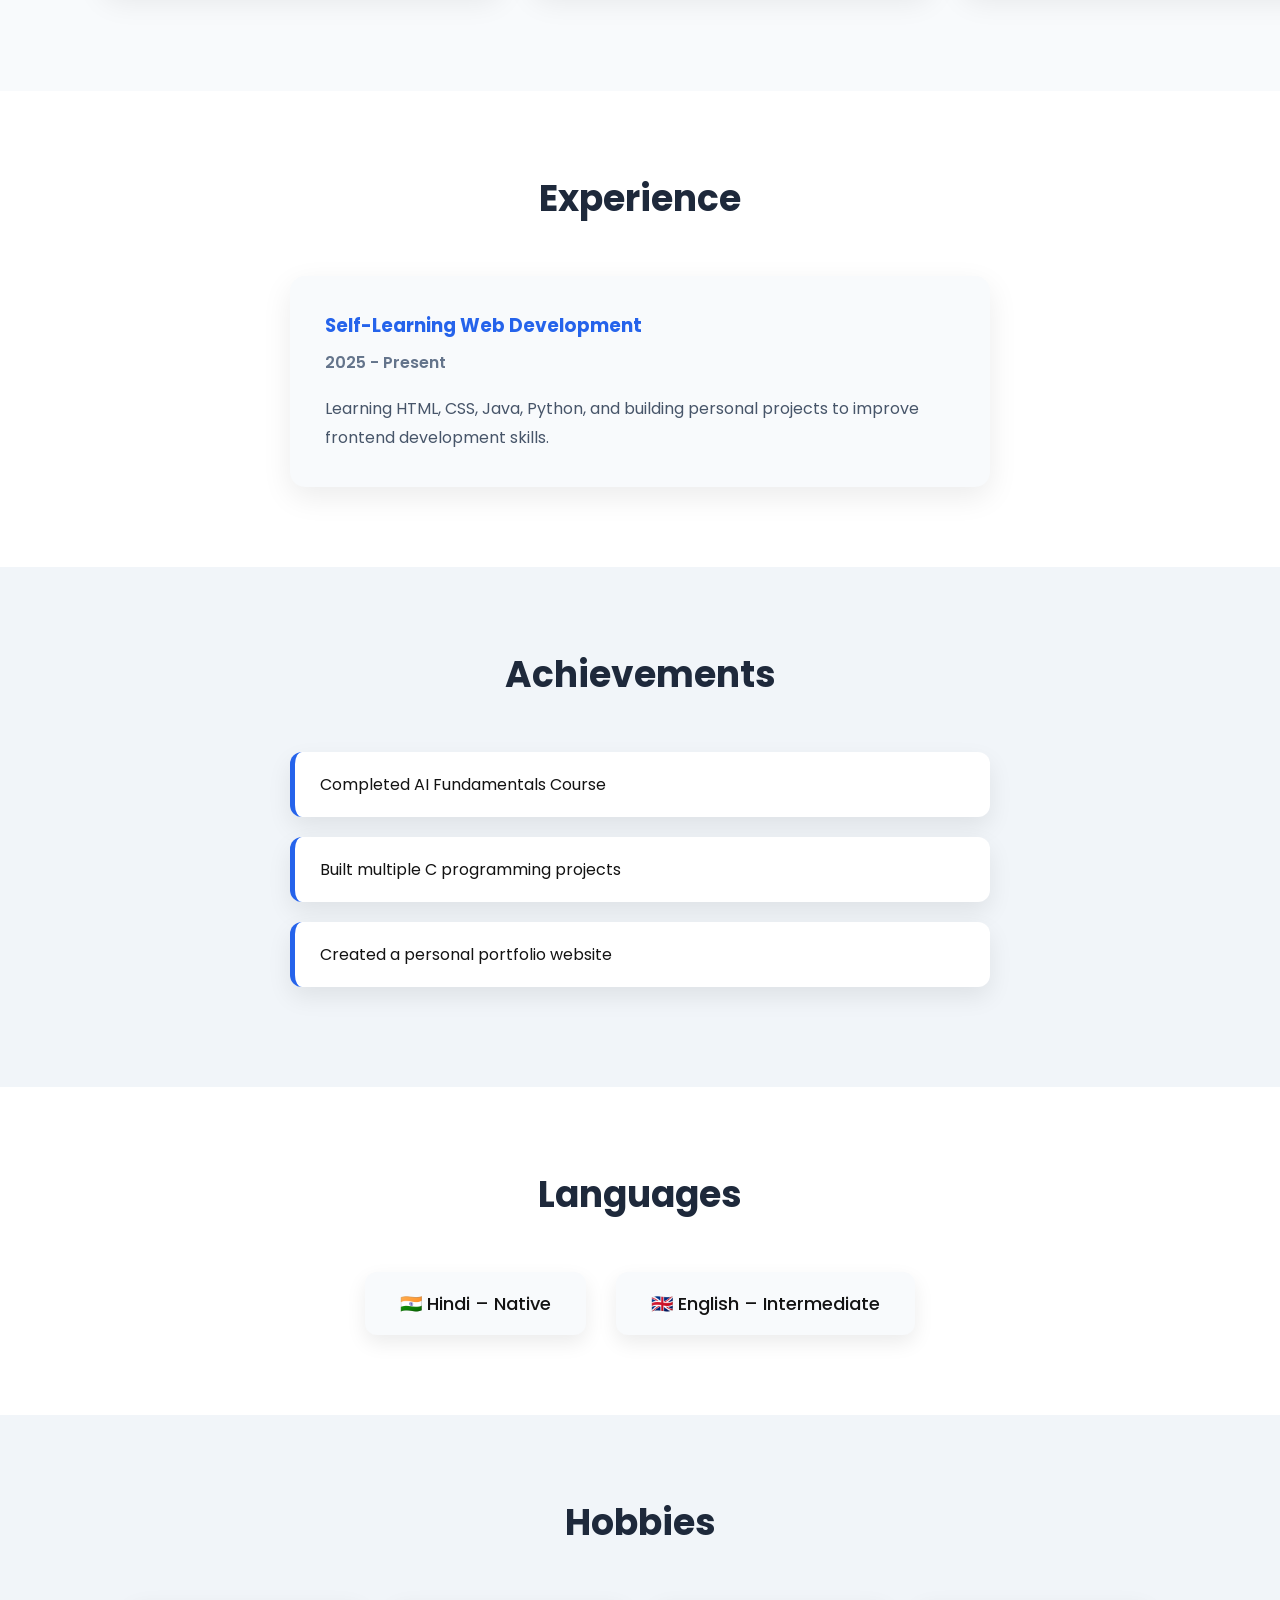
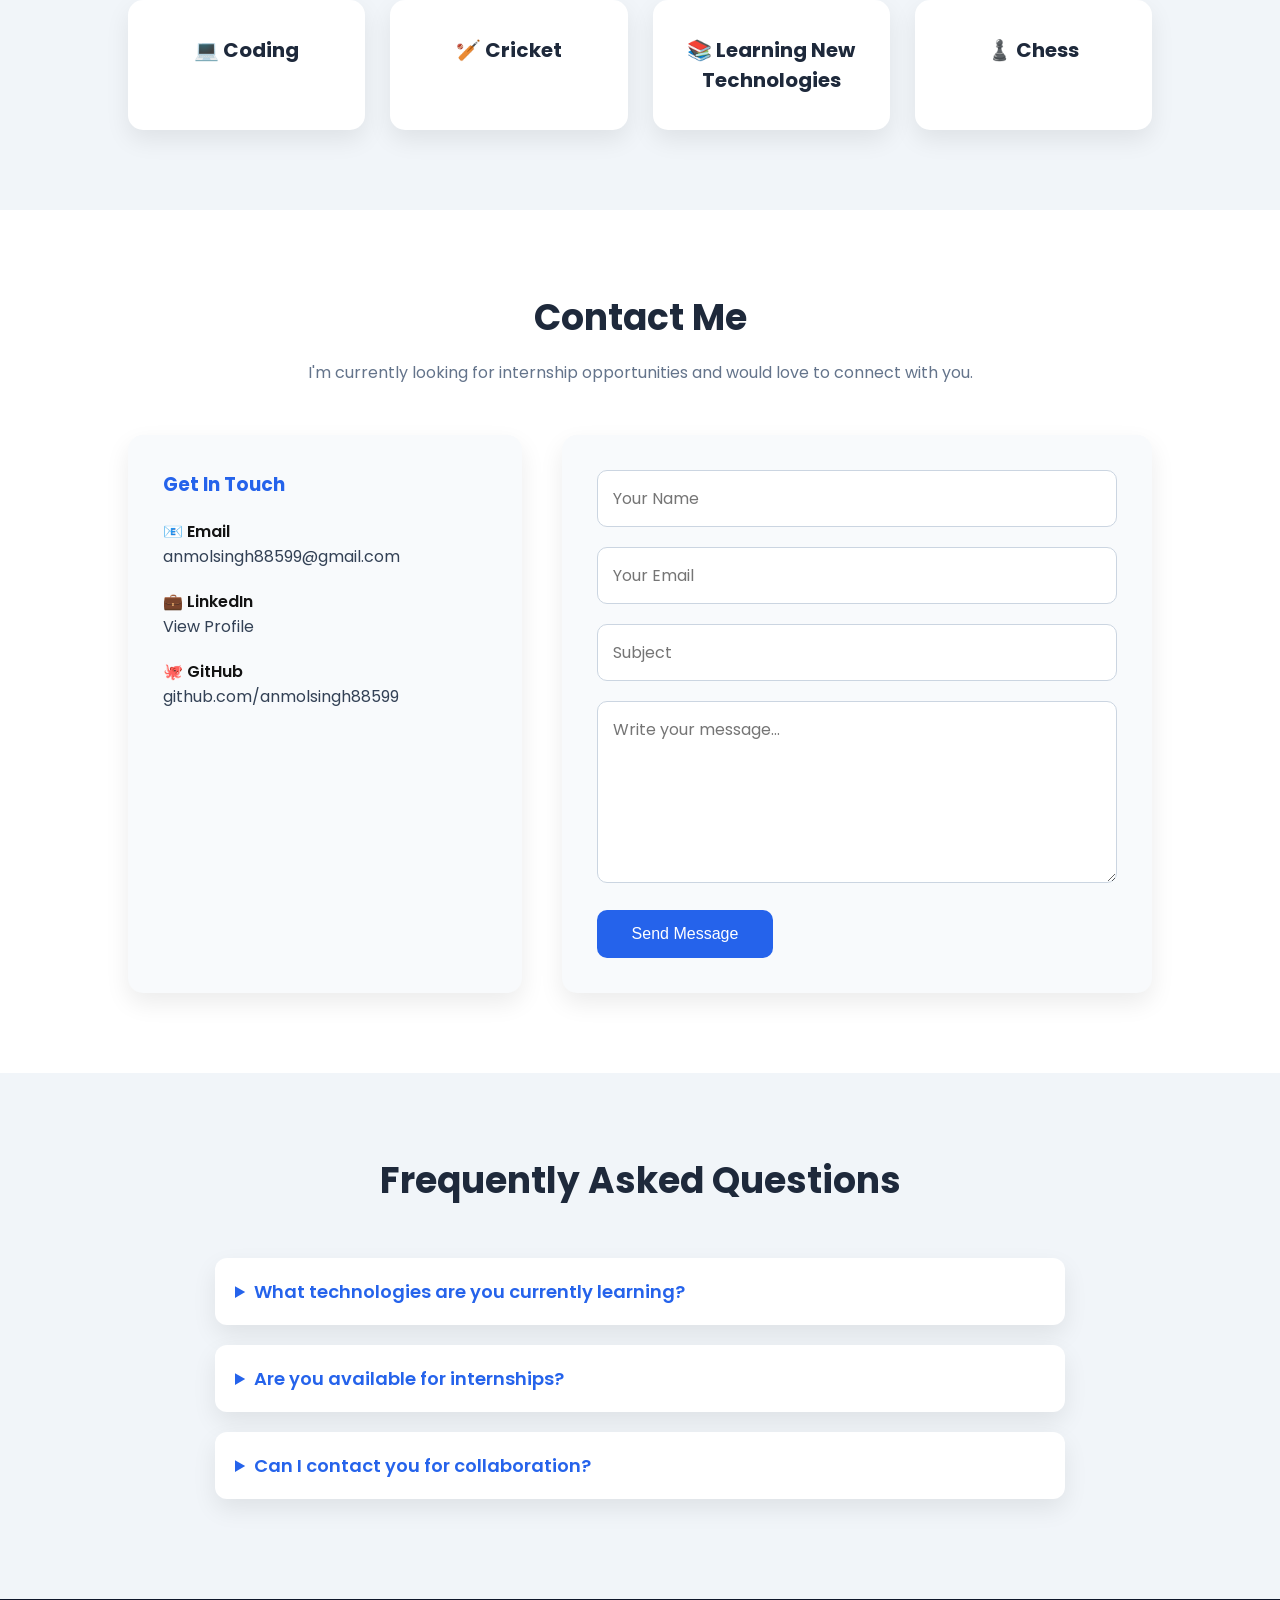
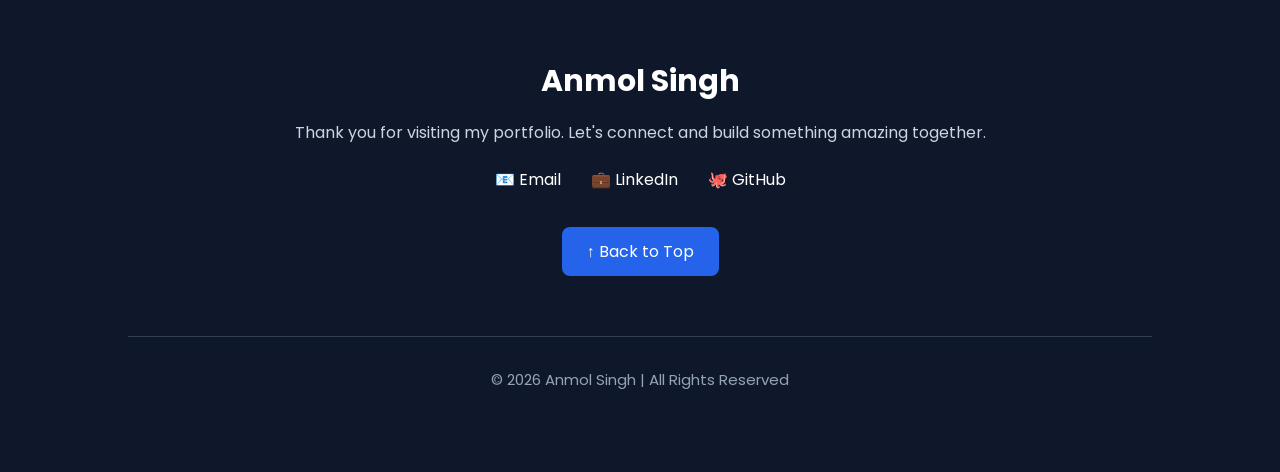
==== commit 8d00a56c: "Fix HTML encoding issues in index.html" ====
--- a/index.html
+++ b/index.html
@@ -376,7 +376,70 @@
 
                 </article>
 
-            </div>
+                <!-- Python Certificate -->
+                <article class="certificate-card">
+
+                    <h3>🐍 30 Days Python Micro Course</h3>
+
+                    <p><strong>Issued By:</strong> SkillCourse</p>
+
+                    <p><strong>Year:</strong> 2026</p>
+
+                    <p>
+                        Successfully completed a 30 Days Python Micro Course covering
+                        Python basics, programming concepts, and problem-solving skills.
+                    </p>
+
+                    <a href="Python_Certificate.png" target="_blank" class="certificate-btn">
+                        View Certificate
+                    </a>
+
+                </article>
+
+
+                <!-- Excel Certificate -->
+                <article class="certificate-card">
+
+                    <h3>📊 Microsoft Excel Beginners To Advance</h3>
+
+                    <p><strong>Issued By:</strong> SkillCourse</p>
+
+                    <p><strong>Year:</strong> 2026</p>
+
+                    <p>
+                        Successfully completed Microsoft Excel course covering
+                        spreadsheet management, formulas, functions, and data handling.
+                    </p>
+
+                    <a href="Excel_Certificate.png" target="_blank" class="certificate-btn">
+                        View Certificate
+                    </a>
+
+                </article>
+
+
+                <!-- Power BI Certificate -->
+                <article class="certificate-card">
+
+                    <h3>📈 30 Days Power BI Micro Course</h3>
+
+                    <p><strong>Issued By:</strong> SkillCourse</p>
+
+                    <p><strong>Year:</strong> 2026</p>
+
+                    <p>
+                        Successfully completed Power BI course covering data visualization,
+                        dashboards, and basic business intelligence concepts.
+                    </p>
+
+                    <a href="PowerBI_Certificate.png" target="_blank" class="certificate-btn">
+                        View Certificate
+                    </a>
+
+                </article>
+                
+            </div>
+
 
         </section>
         <section id="experience">
--- a/style.css
+++ b/style.css
@@ -534,10 +534,10 @@
 }
 
 .certificate-container {
-    display: flex;
-    justify-content: center;
-}
-
+    display: grid;
+    grid-template-columns: repeat(4, 1fr);
+    gap: 30px;
+}
 .certificate-card {
     width: 400px;
     background: #fff;
@@ -944,4 +944,4 @@
 .copyright {
     color: #94a3b8;
     font-size: 15px;
-}+}
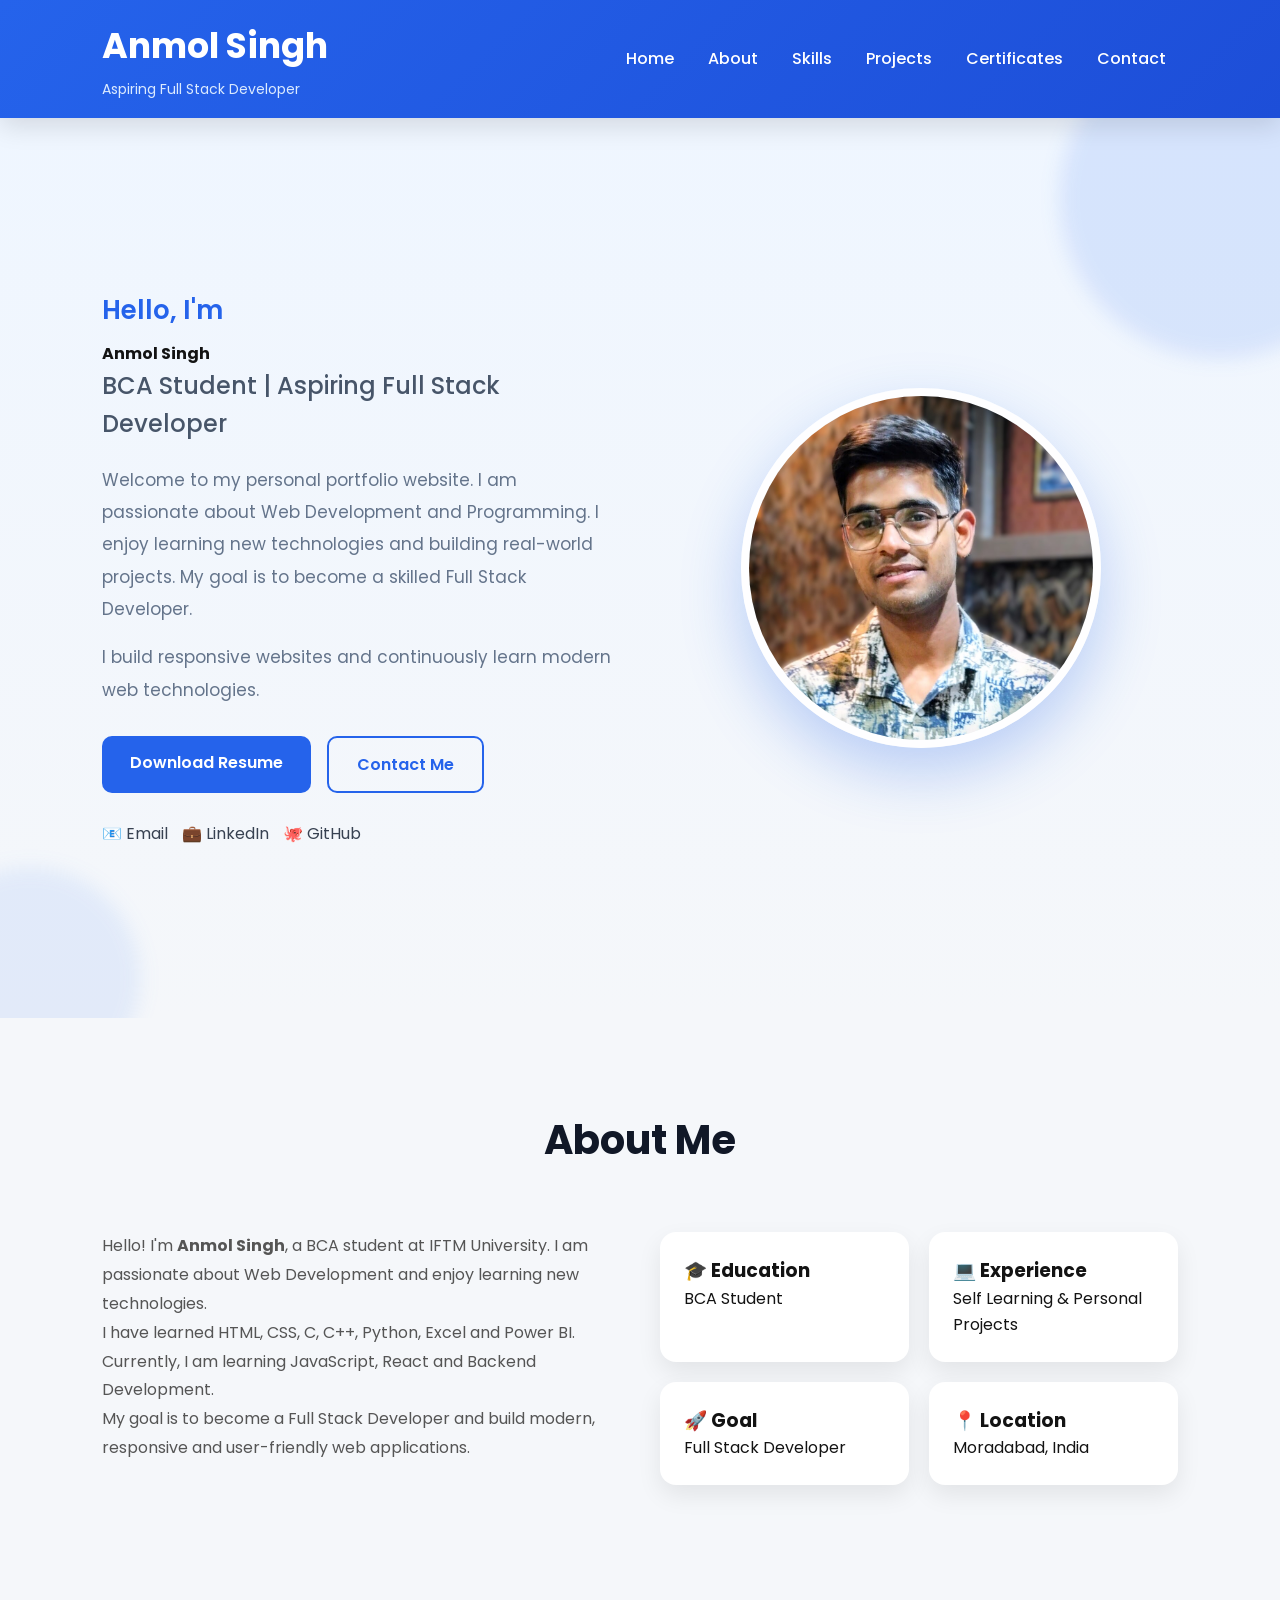
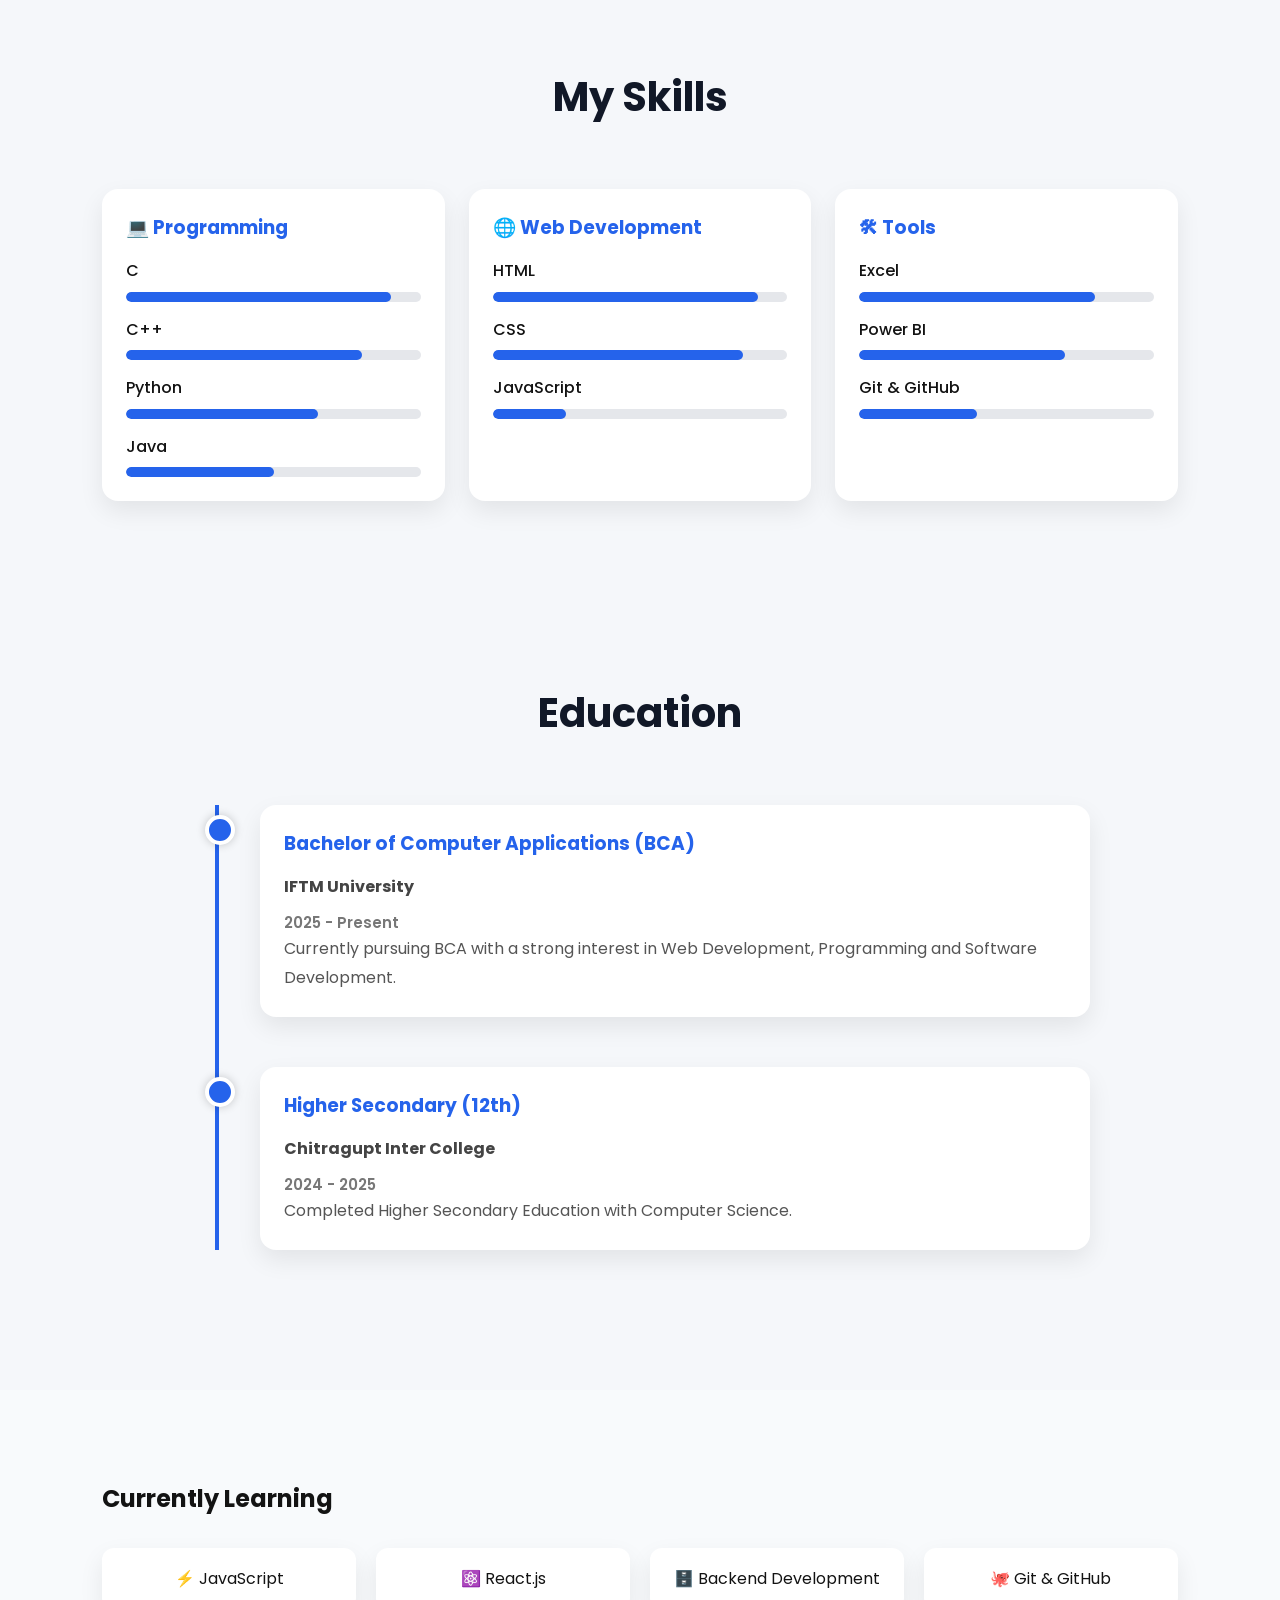
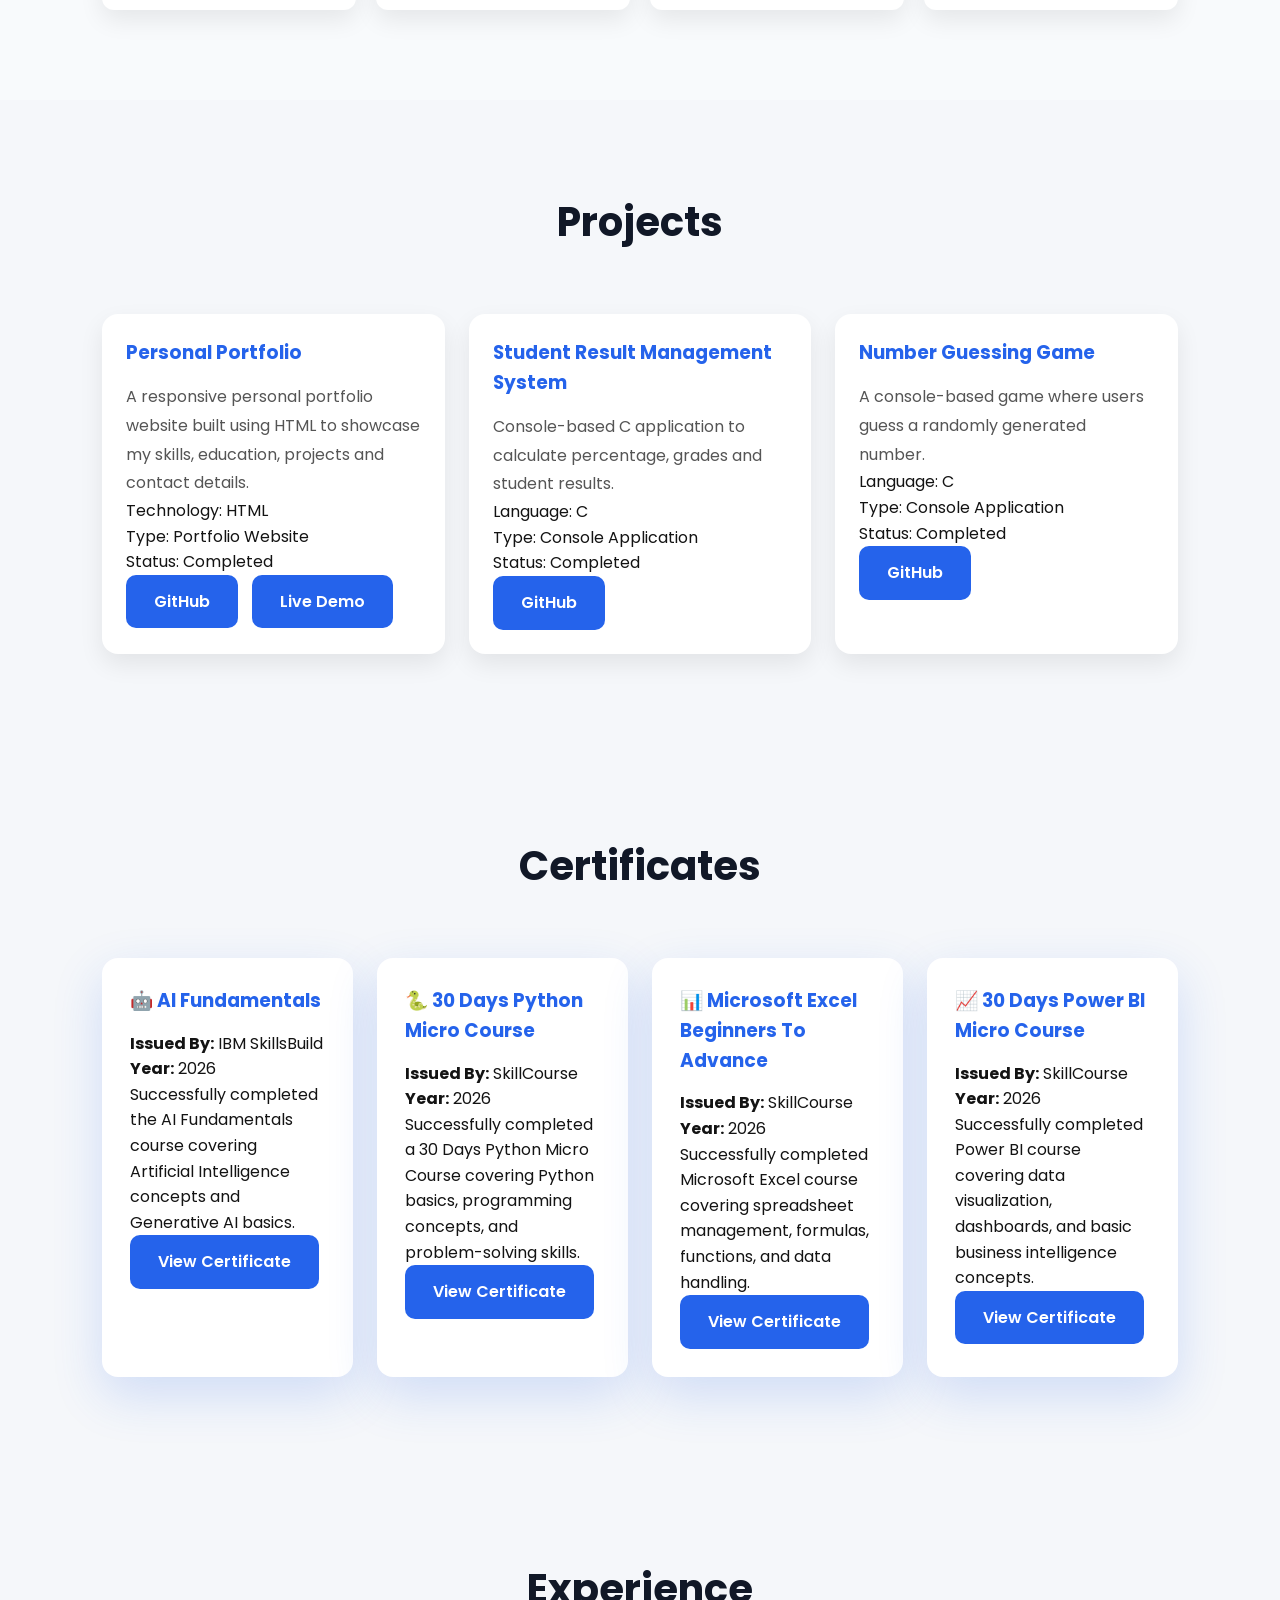
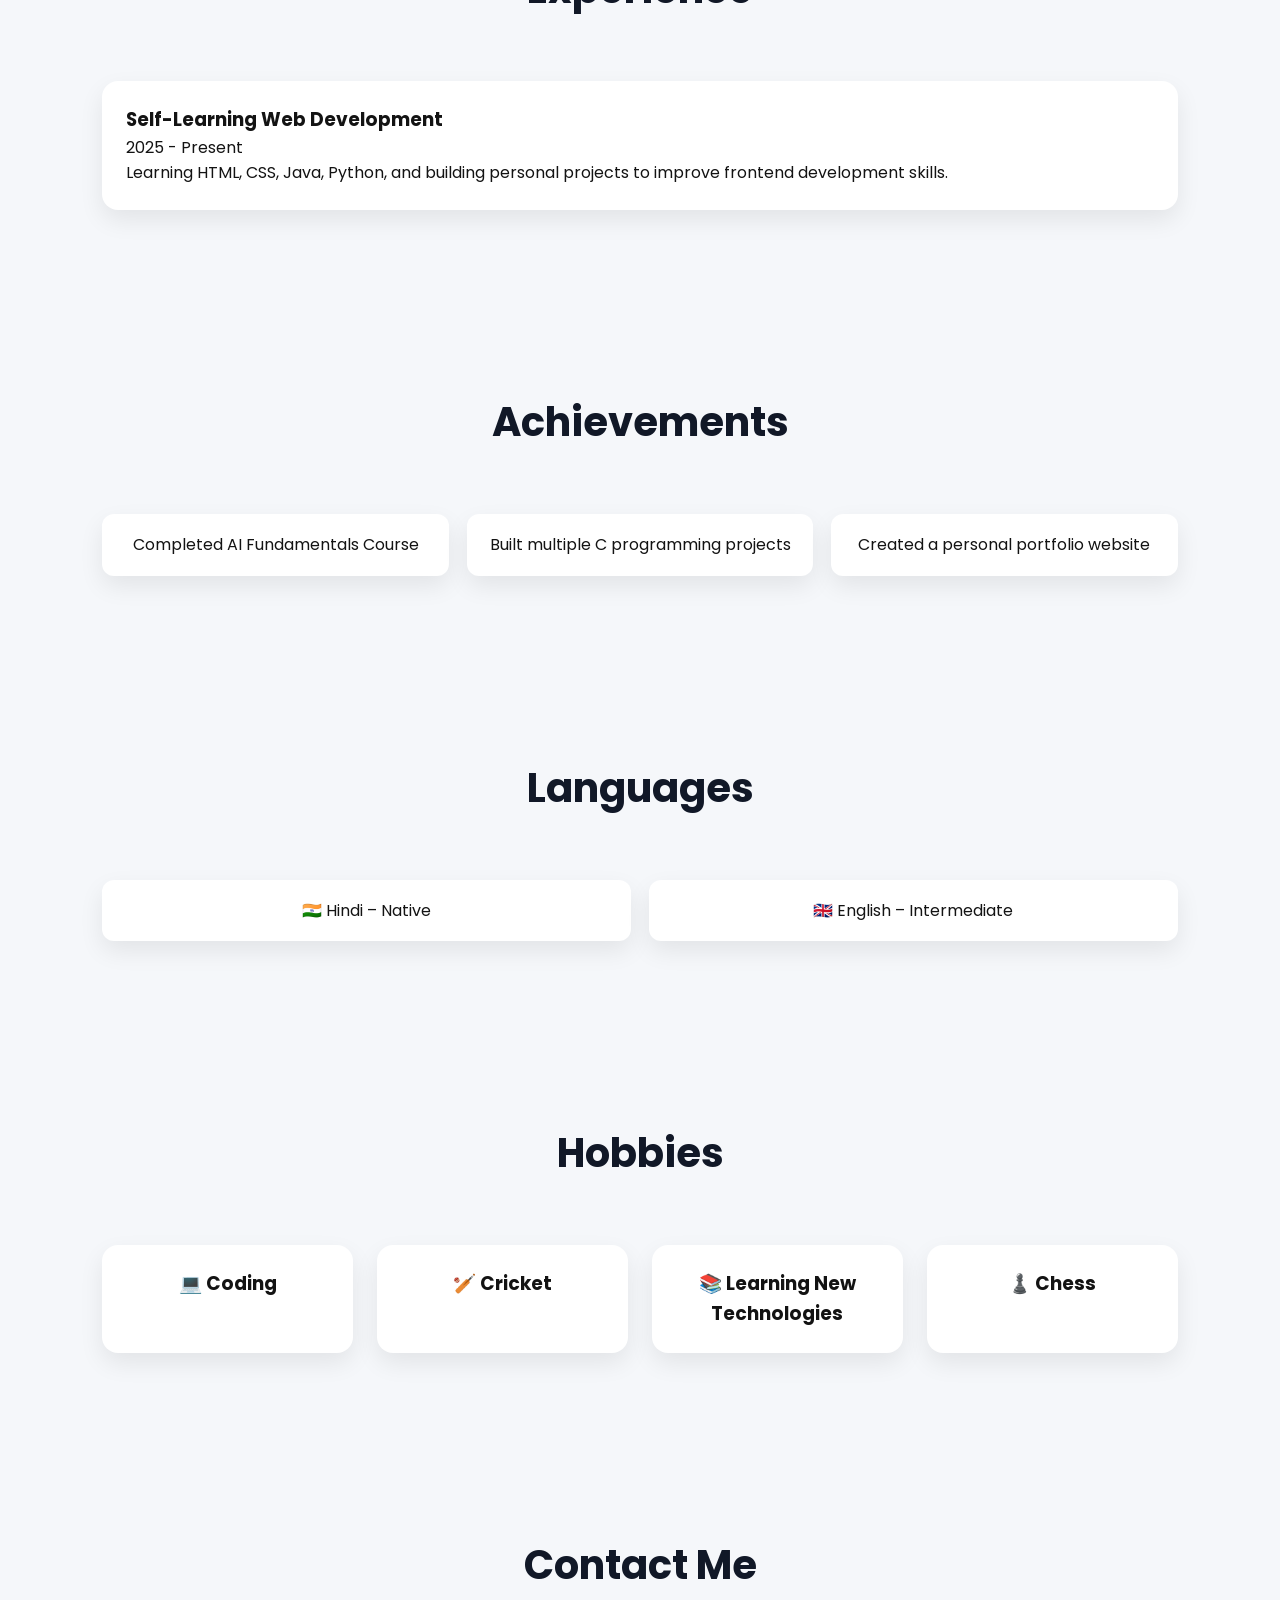
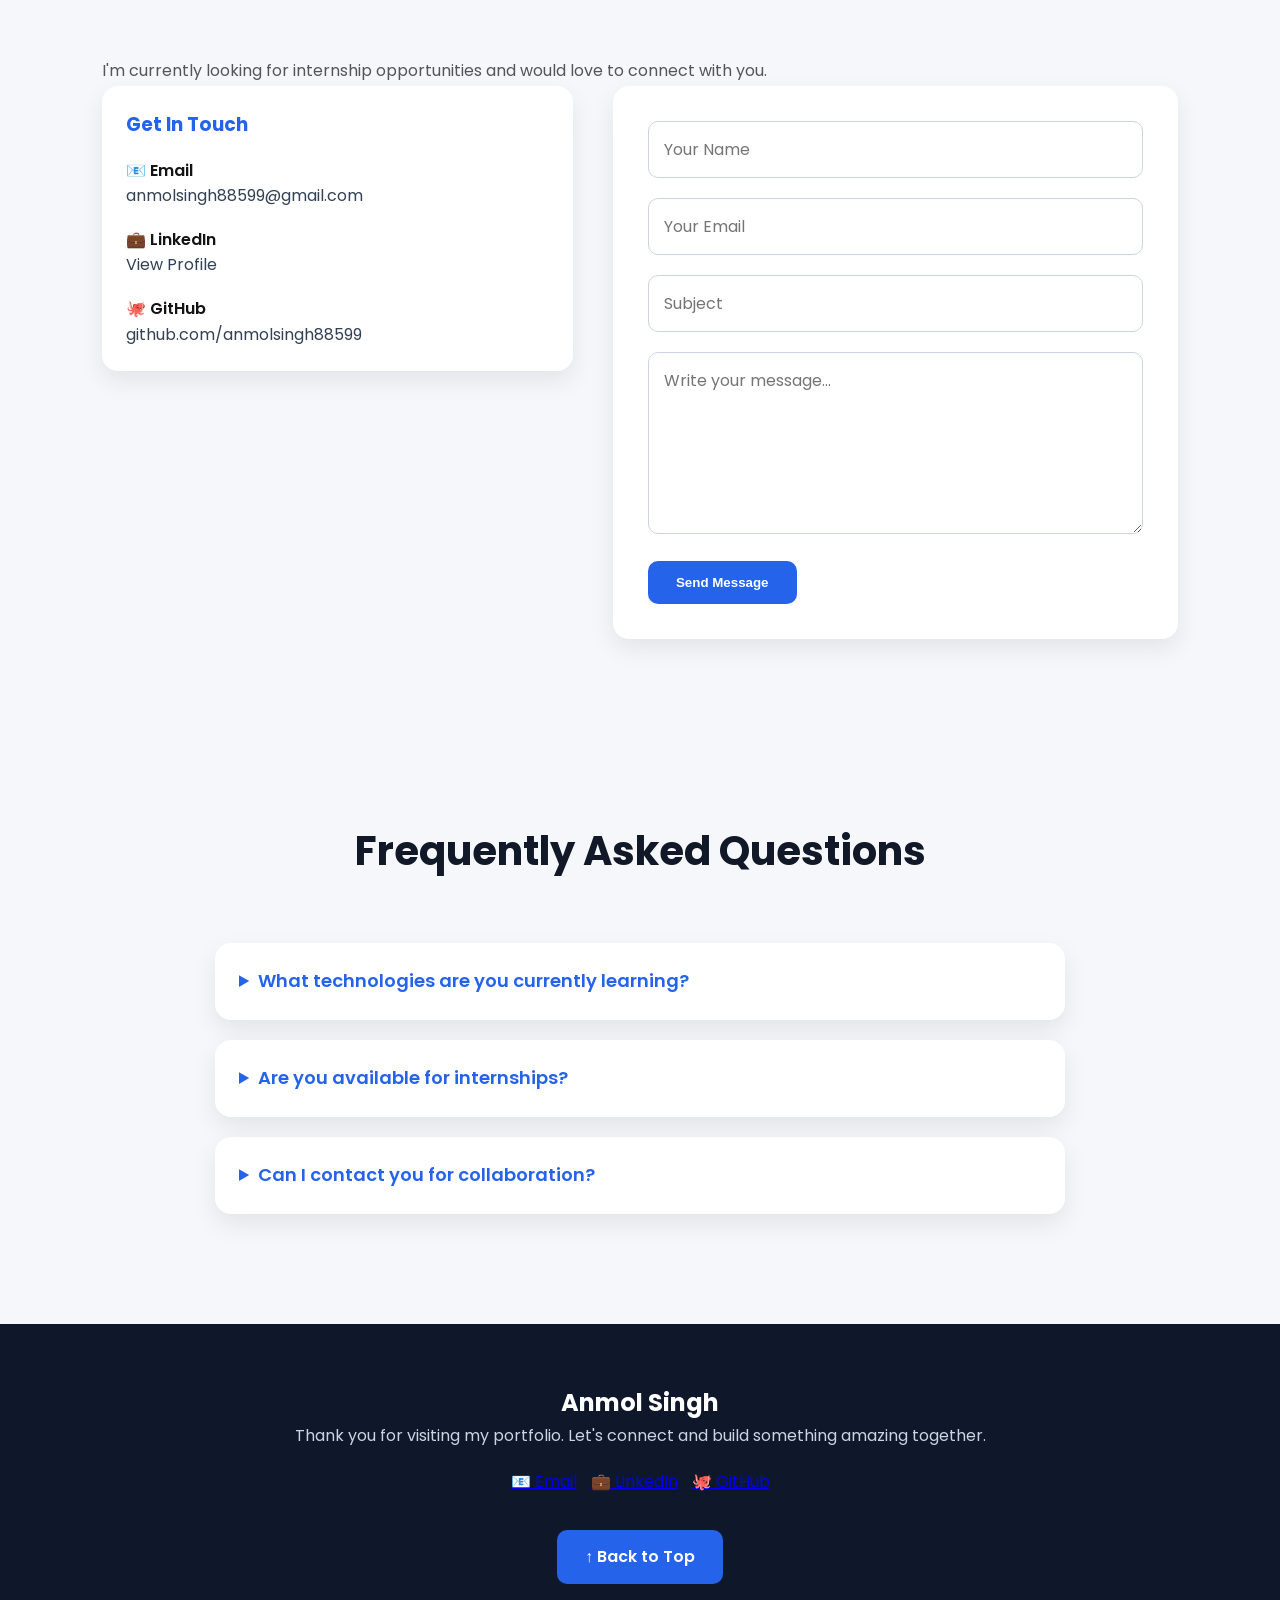
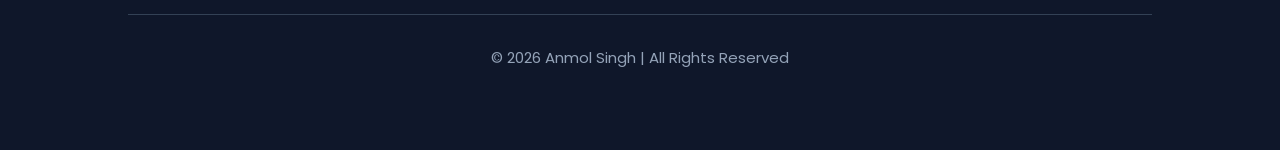
==== commit 60f56b68: "Update index.html" ====
--- a/index.html
+++ b/index.html
@@ -9,7 +9,6 @@
     <link rel="icon" href="favicon.png">
     <link rel="stylesheet" href="style.css">
 </head>
-
 <body>
     <header>
         <div class="logo">
@@ -28,7 +27,7 @@
         </nav>
     </header>
     <main>
-        <section id="home">
+        <section id="home"> 
 
             <div class="hero-content">
 
@@ -36,7 +35,7 @@
 
                     <h2>Hello, I'm</h2>
 
-                    <h1>Anmol Singh</h1>
+                    <strong>Anmol Singh</strong>
 
                     <h3>BCA Student | Aspiring Full Stack Developer</h3>
 
--- a/style.css
+++ b/style.css
@@ -1,4 +1,17 @@
 @import url('https://fonts.googleapis.com/css2?family=Poppins:wght@300;400;500;600;700&display=swap');
+
+:root {
+    --primary: #2563eb;
+    --primary-dark: #1d4ed8;
+    --text: #131313;
+    --muted: #64748b;
+    --bg: #f5f7fa;
+    --card: #ffffff;
+    --section-bg: #f8fafc;
+    --shadow: 0 10px 25px rgba(0, 0, 0, 0.08);
+    --shadow-strong: 0 18px 50px rgba(37, 99, 235, 0.18);
+    --radius: 16px;
+}
 
 * {
     margin: 0;
@@ -6,40 +19,68 @@
     box-sizing: border-box;
 }
 
+html {
+    scroll-behavior: smooth;
+}
+
 body {
     font-family: 'Poppins', sans-serif;
-    background: #f5f7fa;
-    color: #131313;
-}
-
+    background: var(--bg);
+    color: var(--text);
+    line-height: 1.6;
+    overflow-x: hidden;
+}
+
+img {
+    max-width: 100%;
+    height: auto;
+    display: block;
+}
+
+a {
+    word-break: break-word;
+}
+
+section {
+    padding: 90px 8%;
+}
+
+/* Header */
 header {
-    background: #2563eb;
+    background: linear-gradient(135deg, var(--primary), var(--primary-dark));
     color: white;
-    padding: 20px 8%;
+    padding: 18px 8%;
     display: flex;
     justify-content: space-between;
     align-items: center;
-
     position: sticky;
     top: 0;
     z-index: 1000;
-    box-shadow: 0 4px 15px rgba(0, 0, 0, 0.15);
-}
-
-@media (max-width:768px) {
-
-    header {
-        flex-direction: column;
-        align-items: center;
-        text-align: center;
-    }
-
+    box-shadow: 0 8px 25px rgba(0, 0, 0, 0.12);
+    gap: 20px;
+}
+
+.logo h1 {
+    font-size: clamp(24px, 3vw, 35px);
+    margin-bottom: 4px;
+}
+
+.logo p {
+    font-size: 14px;
+    color: #dbeafe;
+}
+
+nav {
+    max-width: 100%;
 }
 
 nav ul {
     display: flex;
     list-style: none;
-    gap: 30px;
+    gap: 10px;
+    flex-wrap: wrap;
+    justify-content: center;
+    align-items: center;
 }
 
 nav a {
@@ -47,258 +88,299 @@
     text-decoration: none;
     font-weight: 500;
     transition: 0.3s;
-    padding: 8px 14px;
-    border-radius: 6px;
-}
-
-@media (max-width:768px) {
-
-    nav {
-        width: 100%;
-        margin-top: 20px;
-    }
-
-    nav ul {
-        justify-content: center;
-        flex-wrap: wrap;
-        gap: 15px;
-    }
-
+    padding: 8px 12px;
+    border-radius: 8px;
+    display: inline-block;
+    white-space: nowrap;
 }
 
 nav a:hover {
-    background: white;
-    color: #2563eb;
-}
-
-.logo h1 {
-    font-size: 35px;
-    margin-bottom: 5px;
-}
-
-.logo p {
-    font-size: 14px;
-    color: #dbeafe;
-}
-
-#home img {
-    width: 340px;
-    max-width: 100%;
+    background: rgba(255, 255, 255, 0.16);
+    color: white;
+}
+
+/* Home / Hero */
+#home {
+    min-height: 100vh;
+    display: flex;
+    align-items: center;
+    padding: 60px 8%;
+    background: linear-gradient(180deg, #eff6ff 0%, #f5f7fa 100%);
+    position: relative;
+    overflow: hidden;
+}
+
+#home::before {
+    content: "";
+    position: absolute;
+    width: 320px;
+    height: 320px;
     border-radius: 50%;
-}
-
-section {
-    padding: 80px 8%;
-}
-
-/* ================= HERO SECTION ================= */
-
-#home {
-    min-height: 90vh;
-    display: flex;
-    align-items: center;
-    padding: 0 8%;
+    background: rgba(37, 99, 235, 0.12);
+    top: -80px;
+    right: -100px;
+    filter: blur(10px);
+}
+
+#home::after {
+    content: "";
+    position: absolute;
+    width: 220px;
+    height: 220px;
+    border-radius: 50%;
+    background: rgba(59, 130, 246, 0.10);
+    bottom: -70px;
+    left: -80px;
+    filter: blur(10px);
 }
 
 .hero-content {
     display: flex;
     justify-content: space-between;
     align-items: center;
-    gap: 40px;
-}
-
-.hero-text {
-    flex: 1;
-}
-
+    gap: 50px;
+    width: 100%;
+    position: relative;
+    z-index: 1;
+}
+
+.hero-text,
 .hero-image {
-    flex: 1;
+    flex: 1 1 0;
+    min-width: 0;
+}
+
+.hero-text h2 {
+    font-size: clamp(22px, 2.8vw, 26px);
+    color: var(--primary);
+    margin-bottom: 10px;
+    font-weight: 600;
+}
+
+.hero-text h1 {
+    font-size: clamp(42px, 7vw, 68px);
+    margin-bottom: 12px;
+    color: #0f172a;
+    line-height: 1.05;
+}
+
+.hero-text h3 {
+    font-size: clamp(18px, 2.5vw, 24px);
+    color: #475569;
+    margin-bottom: 20px;
+    font-weight: 500;
+}
+
+.hero-text p {
+    font-size: 17px;
+    line-height: 1.9;
+    color: var(--muted);
+    margin-bottom: 16px;
+    max-width: 620px;
+}
+
+.hero-image {
     display: flex;
     justify-content: center;
 }
 
 .hero-image img {
-    width: 350px;
-    height: 350px;
+    width: min(360px, 85vw);
+    aspect-ratio: 1 / 1;
     object-fit: cover;
     border-radius: 50%;
-    border: 6px solid #2563eb;
-    box-shadow:0 20px 50px rgba(37, 99, 235, .35);
-}
-
-.hero-text h2 {
-    font-size: 28px;
-    color: #2563eb;
-    margin-bottom: 10px;
-}
-
-.hero-text h1 {
-    font-size: 60px;
-    margin-bottom: 15px;
-    color: #111827;
-}
-
-.hero-text h3 {
-    font-size: 28px;
-    color: #4b5563;
-    margin-bottom: 20px;
-}
-
-.hero-text p {
-    font-size: 18px;
-    line-height: 1.8;
-    color: #6b7280;
-    margin-bottom: 15px;
+    border: 8px solid rgba(255, 255, 255, 0.9);
+    box-shadow: 0 25px 60px rgba(37, 99, 235, 0.28);
+    transition: 0.4s ease;
+}
+
+.hero-image img:hover {
+    transform: scale(1.04);
 }
 
 .hero-buttons {
     margin-top: 30px;
     display: flex;
-    gap: 20px;
-}
-
+    gap: 16px;
+    flex-wrap: wrap;
+}
+
+.social-links {
+    margin-top: 28px;
+    display: flex;
+    gap: 14px;
+    flex-wrap: wrap;
+}
+
+.social-links a {
+    font-size: 16px;
+    text-decoration: none;
+    color: #374151;
+}
+
+.social-links a:hover {
+    color: var(--primary);
+}
+
+/* Buttons */
 .btn,
-.btn2 {
+.btn2,
+.project-btns a,
+.certificate-btn,
+#contact button,
+.top-btn {
     padding: 14px 28px;
-    border-radius: 8px;
+    border-radius: 10px;
     text-decoration: none;
     font-weight: 600;
-    transition: .3s;
-}
-
-.btn {
-    background: #2563eb;
+    transition: 0.3s;
+    border: none;
+    cursor: pointer;
+    display: inline-block;
+    text-align: center;
+}
+
+.btn,
+.project-btns a,
+.certificate-btn,
+#contact button,
+.top-btn {
+    background: var(--primary);
     color: white;
 }
 
-.btn:hover {
-    background: #1d4ed8;
+.btn:hover,
+.project-btns a:hover,
+.certificate-btn:hover,
+#contact button:hover,
+.top-btn:hover {
+    background: var(--primary-dark);
 }
 
 .btn2 {
-    border: 2px solid #2563eb;
-    color: #2563eb;
+    border: 2px solid var(--primary);
+    color: var(--primary);
+    background: transparent;
 }
 
 .btn2:hover {
-    background: #2563eb;
+    background: var(--primary);
     color: white;
 }
 
-.social-links {
-    margin-top: 35px;
-    display: flex;
-    gap: 25px;
-}
-
-.social-links a {
-    font-size: 18px;
-    margin-right: 20px;
-    text-decoration: none;
-    color: #374151;
-}
-
-.social-links a:hover {
-    color: #2563eb;
-}
-
-.social-links a:hover {
-    color: #2563eb;
-}
-
-.hero-image img {
-    transition: .4s;
-}
-
-.hero-image img:hover {
-    transform: scale(1.05);
-}
-
-/*================ ABOUT =================*/
-
-.section-title {
+/* Section Titles */
+.section-title,
+#experience h2,
+#achievements h2,
+#languages h2,
+#hobbies h2,
+#contact h2,
+#faq h2 {
     text-align: center;
-    font-size: 40px;
+    font-size: clamp(28px, 4vw, 40px);
     margin-bottom: 60px;
     color: #111827;
 }
 
-#about {
-    padding: 100px 8%;
-}
-
-.about-container {
-    display: flex;
-    justify-content: space-between;
-    align-items: center;
-    gap: 60px;
-}
-
-.about-text {
-    flex: 1;
-}
-
-.about-text p {
-    font-size: 18px;
-    line-height: 1.9;
+/* About / Contact Grid */
+#about,
+#skills,
+#education,
+#learning,
+#projects,
+#certificates,
+#experience,
+#achievements,
+#languages,
+#hobbies,
+#contact,
+#faq {
+    padding-left: 8%;
+    padding-right: 8%;
+}
+
+.about-container,
+.contact-container {
+    display: grid;
+    grid-template-columns: repeat(2, minmax(0, 1fr));
+    gap: 40px;
+    align-items: start;
+}
+
+.about-text p,
+.project-card p,
+.timeline-content p,
+.contact-text,
+#faq p {
+    font-size: 16px;
+    line-height: 1.8;
     color: #555;
-    margin-bottom: 20px;
-}
-
+}
+
+/* Cards */
 .about-info {
-    flex: 1;
     display: grid;
-    grid-template-columns: repeat(2, 1fr);
-    gap: 25px;
-}
-
-.info-card {
-    background: white;
-    padding: 30px;
-    border-radius: 15px;
-    text-align: center;
-    box-shadow: 0 10px 25px rgba(0, 0, 0, .08);
-    transition: .3s;
-}
-
-.info-card:hover {
-    transform: translateY(-10px);
-}
-
-.info-card h3 {
-    color: #2563eb;
+    grid-template-columns: repeat(2, minmax(0, 1fr));
+    gap: 20px;
+}
+
+.info-card,
+.skill-card,
+.project-card,
+.timeline-content,
+.contact-info,
+#contact form,
+#faq details,
+#experience article,
+#achievements li,
+.hobby-card,
+.certificate-card {
+    background: var(--card);
+    padding: 24px;
+    border-radius: var(--radius);
+    box-shadow: var(--shadow);
+    transition: 0.3s ease;
+    width: 100%;
+}
+
+.info-card:hover,
+.skill-card:hover,
+.project-card:hover,
+.timeline-content:hover,
+#experience article:hover,
+#achievements li:hover,
+.hobby-card:hover,
+.certificate-card:hover {
+    transform: translateY(-8px);
+    
+}
+
+/* Skills / Projects */
+.skills-container,
+.project-container {
+    display: grid;
+    grid-template-columns: repeat(3, minmax(0, 1fr));
+    gap: 24px;
+}
+
+.certificate-container {
+    display: grid;
+    grid-template-columns: repeat(auto-fit, minmax(240px, 1fr));
+    gap: 24px;
+}
+
+.certificate-card {
+    padding: 28px;
+    box-shadow: var(--shadow-strong);
+}
+
+.certificate-card h3,
+.skill-card h3,
+.project-card h3,
+.timeline-content h3,
+.contact-info h3 {
+    color: var(--primary);
     margin-bottom: 15px;
-}
-
-/*================ SKILLS ================*/
-
-#skills {
-    padding: 100px 8%;
-    background: #f8fafc;
-}
-
-.skills-container {
-    display: grid;
-    grid-template-columns: repeat(3, 1fr);
-    gap: 30px;
-}
-
-.skill-card {
-    background: #fff;
-    padding: 30px;
-    border-radius: 15px;
-    box-shadow: 0 10px 25px rgba(0, 0, 0, .08);
-    transition: .3s;
-}
-
-.skill-card:hover {
-    transform: translateY(-10px);
-}
-
-.skill-card h3 {
-    text-align: center;
-    color: #2563eb;
-    margin-bottom: 25px;
 }
 
 .skill-card p {
@@ -316,56 +398,22 @@
 
 .progress-bar {
     height: 100%;
-    background: #2563eb;
+    background: var(--primary);
     border-radius: 20px;
 }
 
-.html {
-    width: 90%;
-}
-
-.css {
-    width: 85%;
-}
-
-.js {
-    width: 25%;
-}
-
-.c {
-    width: 90%;
-}
-
-.cpp {
-    width: 80%;
-}
-
-.python {
-    width: 65%;
-}
-
-.java {
-    width: 50%;
-}
-
-.excel {
-    width: 80%;
-}
-
-.powerbi {
-    width: 70%;
-}
-
-.git {
-    width: 40%;
-}
-
-/*================ EDUCATION ================*/
-
-#education {
-    padding: 100px 8%;
-}
-
+.html { width: 90%; }
+.css { width: 85%; }
+.js { width: 25%; }
+.c { width: 90%; }
+.cpp { width: 80%; }
+.python { width: 65%; }
+.java { width: 50%; }
+.excel { width: 80%; }
+.powerbi { width: 70%; }
+.git { width: 40%; }
+
+/* Education */
 .timeline {
     position: relative;
     max-width: 900px;
@@ -373,13 +421,13 @@
 }
 
 .timeline::before {
-    content: "";
+    content: '';
     position: absolute;
     left: 25px;
     top: 0;
     width: 4px;
     height: 100%;
-    background: #2563eb;
+    background: var(--primary);
 }
 
 .timeline-item {
@@ -389,33 +437,16 @@
 }
 
 .timeline-item::before {
-    content: "";
+    content: '';
     position: absolute;
     left: 15px;
     top: 10px;
     width: 22px;
     height: 22px;
     border-radius: 50%;
-    background: #2563eb;
+    background: var(--primary);
     border: 4px solid white;
-    box-shadow: 0 0 10px rgba(0, 0, 0, .2);
-}
-
-.timeline-content {
-    background: white;
-    padding: 25px;
-    border-radius: 15px;
-    box-shadow: 0 10px 25px rgba(0, 0, 0, .08);
-    transition: .3s;
-}
-
-.timeline-content:hover {
-    transform: translateX(10px);
-}
-
-.timeline-content h3 {
-    color: #2563eb;
-    margin-bottom: 10px;
+    box-shadow: 0 0 10px rgba(0, 0, 0, 0.2);
 }
 
 .timeline-content h4 {
@@ -429,366 +460,90 @@
     font-weight: 600;
 }
 
-/*================ CURRENTLY LEARNING ================*/
-
+/* Learning */
 #learning {
-    padding: 100px 8%;
-    background: #f8fafc;
+    background: var(--section-bg);
+}
+
+#learning ul,
+#languages ul,
+.project-card ul,
+#achievements ul {
+    list-style: none;
 }
 
 #learning ul {
-    list-style: none;
     display: grid;
-    grid-template-columns: repeat(4, 1fr);
-    gap: 25px;
-    margin-top: 50px;
-}
-
-#learning li {
-    background: #fff;
-    padding: 30px 20px;
-    text-align: center;
-    border-radius: 15px;
-    font-size: 18px;
-    font-weight: 600;
-    color: #2563eb;
-    box-shadow: 0 10px 25px rgba(0, 0, 0, .08);
-    transition: 0.3s;
-    cursor: pointer;
-}
-
-#learning li:hover {
-    transform: translateY(-10px);
-    background: #2563eb;
-    color: #fff;
-    box-shadow: 0 15px 35px rgba(37, 99, 235, .3);
-}
-
-/*================ PROJECTS ================*/
-
-#projects {
-    padding: 100px 8%;
-}
-
-.project-container {
-    display: grid;
-    grid-template-columns: repeat(3, 1fr);
-    gap: 30px;
-}
-
-.project-card {
-    background: #fff;
-    padding: 30px;
-    border-radius: 15px;
-    box-shadow: 0 10px 25px rgba(0, 0, 0, .08);
-    transition: .3s;
-}
-
-.project-card:hover {
-    transform: translateY(-12px);
-}
-
-.project-card h3 {
-    color: #2563eb;
-    margin-bottom: 15px;
-}
-
-.project-card p {
-    color: #555;
-    line-height: 1.7;
-    margin-bottom: 20px;
-}
-
-.project-card ul {
-    margin-bottom: 25px;
-    padding-left: 20px;
-}
-
-.project-card li {
-    margin-bottom: 8px;
-}
-
-.project-btns {
-    display: flex;
-    gap: 15px;
-}
-
-.project-btns a {
-    text-decoration: none;
-    background: #2563eb;
-    color: #fff;
-    padding: 10px 20px;
-    border-radius: 8px;
-    transition: .3s;
-}
-
-.project-btns a:hover {
-    background: #1d4ed8;
-}
-
-/*================ CERTIFICATES ================*/
-
-#certificates {
-    padding: 100px 8%;
-    background: #f8fafc;
-}
-
-.certificate-container {
-    display: grid;
-    grid-template-columns: repeat(4, 1fr);
-    gap: 30px;
-}
-.certificate-card {
-    width: 400px;
-    background: #fff;
-    padding: 35px;
-    border-radius: 18px;
-    text-align: center;
-    box-shadow: 0 10px 30px rgba(0, 0, 0, .08);
-    transition: .3s;
-}
-
-.certificate-card:hover {
-    transform: translateY(-10px);
-}
-
-.certificate-card h3 {
-    color: #2563eb;
-    margin-bottom: 20px;
-}
-
-.certificate-card p {
-    color: #555;
-    line-height: 1.8;
-    margin-bottom: 15px;
-}
-
-.certificate-btn {
-    display: inline-block;
-    margin-top: 15px;
-    padding: 12px 25px;
-    background: #2563eb;
-    color: #fff;
-    text-decoration: none;
-    border-radius: 8px;
-    transition: .3s;
-}
-
-.certificate-btn:hover {
-    background: #1d4ed8;
-}
-
-/* ==========================
-   EXPERIENCE SECTION
-========================== */
-
-#experience {
-    padding: 80px 10%;
-    background: #ffffff;
-}
-
-#experience h2 {
-    text-align: center;
-    font-size: 36px;
-    color: #1e293b;
-    margin-bottom: 50px;
-}
-
-#experience article {
-    max-width: 700px;
-    margin: auto;
-    background: #f8fafc;
-    padding: 35px;
-    border-radius: 15px;
-    box-shadow: 0 10px 30px rgba(0, 0, 0, .08);
-    transition: .3s;
-}
-
-#experience article:hover {
-    transform: translateY(-8px);
-}
-
-#experience h3 {
-    color: #2563eb;
-    margin-bottom: 10px;
-}
-
-#experience article p:first-of-type {
-    color: #64748b;
-    font-weight: 600;
-    margin-bottom: 20px;
-}
-
-#experience article p:last-of-type {
-    color: #475569;
-    line-height: 1.8;
-}
-
-/* ==========================
-   ACHIEVEMENTS SECTION
-========================== */
-
-#achievements {
-    padding: 80px 10%;
-    background: #f1f5f9;
-}
-
-#achievements h2 {
-    text-align: center;
-    font-size: 36px;
-    color: #1e293b;
-    margin-bottom: 50px;
-}
-
-#achievements ul {
-    max-width: 700px;
-    margin: auto;
-    list-style: none;
-}
-
+    grid-template-columns: repeat(4, minmax(0, 1fr));
+    gap: 20px;
+    margin-top: 30px;
+}
+
+#learning li,
+#languages li,
 #achievements li {
     background: #fff;
-    padding: 20px 25px;
-    margin-bottom: 20px;
-    border-left: 5px solid #2563eb;
+    padding: 18px 20px;
+    text-align: center;
     border-radius: 12px;
-    box-shadow: 0 10px 25px rgba(0, 0, 0, .08);
-    transition: .3s;
-}
-
-#achievements li:hover {
-    background: #2563eb;
+    box-shadow: 0 10px 25px rgba(0, 0, 0, 0.08);
+}
+#languages li{
+    transition: 0.3s;
+}
+#languages li:hover{
+    background-color: #2563eb;
     color: white;
-    transform: translateX(10px);
-}
-
-/* ==========================
-   LANGUAGES SECTION
-========================== */
-
-#languages {
-    padding: 80px 10%;
-    background: #ffffff;
-}
-
-#languages h2 {
-    text-align: center;
-    font-size: 36px;
-    color: #1e293b;
-    margin-bottom: 50px;
-}
-
+    transform: translateY(-8px)
+}
+
+/* Add better spacing in these sections */
+#achievements ul,
 #languages ul {
     display: flex;
+    flex-wrap: wrap;
+    gap: 18px;
     justify-content: center;
-    gap: 30px;
-    list-style: none;
-    flex-wrap: wrap;
-}
-
+}
+
+#achievements li,
 #languages li {
-    background: #f8fafc;
-    padding: 18px 35px;
-    border-radius: 12px;
-    box-shadow: 0 8px 20px rgba(0, 0, 0, .08);
-    font-size: 18px;
-    font-weight: 500;
-    transition: .3s;
-}
-
-#languages li:hover {
-    background: #2563eb;
-    color: white;
-    transform: translateY(-8px);
-}
-
-/* ==========================
-   HOBBIES SECTION
-========================== */
-
-#hobbies {
-    padding: 80px 10%;
-    background: #f1f5f9;
-}
-
-#hobbies h2 {
-    text-align: center;
-    font-size: 36px;
-    color: #1e293b;
-    margin-bottom: 50px;
+    min-width: 220px;
+    flex: 1 1 220px;
 }
 
 .hobbies-container {
     display: grid;
     grid-template-columns: repeat(auto-fit, minmax(220px, 1fr));
-    gap: 25px;
+    gap: 24px;
+    margin-top: 10px;
 }
 
 .hobby-card {
-    background: #ffffff;
-    padding: 35px 20px;
     text-align: center;
-    border-radius: 15px;
-    box-shadow: 0 10px 25px rgba(0, 0, 0, .08);
-    transition: .3s;
-}
-
-.hobby-card h3 {
-    font-size: 20px;
-    color: #1e293b;
-}
-
-.hobby-card:hover {
-    background: #2563eb;
-    transform: translateY(-10px);
-}
-
-.hobby-card:hover h3 {
-    color: white;
-}
-
-/* ==========================
-   CONTACT SECTION
-========================== */
-
-#contact {
-    padding: 80px 10%;
-    background: #ffffff;
-}
-
-#contact h2 {
-    text-align: center;
-    font-size: 36px;
-    color: #1e293b;
-    margin-bottom: 15px;
-}
-
-.contact-text {
-    text-align: center;
-    color: #64748b;
-    margin-bottom: 50px;
-}
-
+}
+
+/* Projects */
+.project-btns,
+.footer-links {
+    display: flex;
+    gap: 14px;
+    flex-wrap: wrap;
+
+    
+}
+.footer-links{
+    justify-content: center;
+    margin-bottom: 35px;
+}
+
+/* Contact */
 .contact-container {
-    display: grid;
-    grid-template-columns: 1fr 1.5fr;
-    gap: 40px;
-}
-
-.contact-info {
-    background: #f8fafc;
-    padding: 35px;
-    border-radius: 15px;
-    box-shadow: 0 10px 25px rgba(0, 0, 0, .08);
-}
-
-.contact-info h3 {
-    color: #2563eb;
-    margin-bottom: 20px;
+    grid-template-columns: 1fr 1.2fr;
 }
 
 .contact-info p {
-    margin-top: 20px;
+    margin-top: 18px;
     font-weight: 600;
 }
 
@@ -798,14 +553,11 @@
 }
 
 .contact-info a:hover {
-    color: #2563eb;
+    color: var(--primary);
 }
 
 #contact form {
-    background: #f8fafc;
     padding: 35px;
-    border-radius: 15px;
-    box-shadow: 0 10px 25px rgba(0, 0, 0, .08);
 }
 
 #contact input,
@@ -822,54 +574,20 @@
 #contact input:focus,
 #contact textarea:focus {
     outline: none;
-    border-color: #2563eb;
-}
-
-#contact button {
-    background: #2563eb;
-    color: white;
-    border: none;
-    padding: 15px 35px;
-    border-radius: 10px;
-    cursor: pointer;
-    font-size: 16px;
-    transition: .3s;
-}
-
-#contact button:hover {
-    background: #1d4ed8;
-}
-
-/* ==========================
-   FAQ SECTION
-========================== */
-
-#faq {
-    padding: 80px 10%;
-    background: #f1f5f9;
-}
-
-#faq h2 {
-    text-align: center;
-    font-size: 36px;
-    color: #1e293b;
-    margin-bottom: 50px;
-}
-
+    border-color: var(--primary);
+}
+
+/* FAQ */
 #faq details {
     max-width: 850px;
     margin: 20px auto;
-    background: #ffffff;
-    padding: 20px;
-    border-radius: 12px;
-    box-shadow: 0 10px 25px rgba(0, 0, 0, .08);
 }
 
 #faq summary {
     cursor: pointer;
     font-size: 18px;
     font-weight: 600;
-    color: #2563eb;
+    color: var(--primary);
 }
 
 #faq p {
@@ -878,10 +596,7 @@
     line-height: 1.7;
 }
 
-/* ==========================
-   FOOTER
-========================== */
-
+/* Footer */
 footer {
     background: #0f172a;
     color: white;
@@ -889,49 +604,10 @@
     padding: 60px 10%;
 }
 
-footer h2 {
-    font-size: 30px;
-    margin-bottom: 15px;
-}
-
 footer p {
     color: #cbd5e1;
     margin-bottom: 20px;
     line-height: 1.7;
-}
-
-.footer-links {
-    display: flex;
-    justify-content: center;
-    gap: 30px;
-    flex-wrap: wrap;
-    margin-bottom: 35px;
-}
-
-.footer-links a {
-    color: white;
-    text-decoration: none;
-    transition: .3s;
-}
-
-.footer-links a:hover {
-    color: #60a5fa;
-}
-
-.top-btn {
-    display: inline-block;
-    padding: 12px 25px;
-    background: #2563eb;
-    color: white;
-    text-decoration: none;
-    border-radius: 8px;
-    transition: .3s;
-    margin-bottom: 30px;
-}
-
-.top-btn:hover {
-    background: #1d4ed8;
-    transform: translateY(-5px);
 }
 
 footer hr {
@@ -945,3 +621,168 @@
     color: #94a3b8;
     font-size: 15px;
 }
+
+/* Responsive */
+@media (max-width: 1024px) {
+    .hero-content,
+    .about-container,
+    .contact-container {
+        grid-template-columns: 1fr;
+        display: grid;
+    }
+
+    .skills-container,
+    .project-container {
+        grid-template-columns: repeat(2, minmax(0, 1fr));
+    }
+
+    #learning ul {
+        grid-template-columns: repeat(2, minmax(0, 1fr));
+    }
+    .footer-links{
+        justify-content: center;
+        margin-bottom: 35px;
+        /* gap: 30px; */
+
+    }
+}
+
+@media (max-width: 768px) {
+    header {
+        flex-direction: column;
+        align-items: center;
+        text-align: center;
+        padding: 16px 6%;
+    }
+
+    nav {
+        width: 100%;
+        margin-top: 14px;
+    }
+
+    nav ul {
+        gap: 8px;
+    }
+
+    section,
+    #about,
+    #skills,
+    #education,
+    #learning,
+    #projects,
+    #certificates,
+    #experience,
+    #achievements,
+    #languages,
+    #hobbies,
+    #contact,
+    #faq {
+        padding-left: 6%;
+        padding-right: 6%;
+        padding-top: 70px;
+        padding-bottom: 70px;
+    }
+
+    #home {
+        min-height: auto;
+        padding-top: 50px;
+    }
+
+    .hero-content {
+        flex-direction: column-reverse;
+        text-align: center;
+    }
+
+    .hero-text p {
+        margin-left: auto;
+        margin-right: auto;
+    }
+
+    .hero-buttons,
+    .social-links,
+    .project-btns,
+    .footer-links {
+        justify-content: center;
+        margin-bottom: 35px;
+    }
+
+    .about-info,
+    .skills-container,
+    .project-container,
+    #learning ul {
+        grid-template-columns: 1fr;
+    }
+
+    .timeline::before {
+        left: 12px;
+    }
+
+    .timeline-item {
+        padding-left: 45px;
+    }
+
+    .timeline-item::before {
+        left: 2px;
+    }
+
+    .section-title,
+    #experience h2,
+    #achievements h2,
+    #languages h2,
+    #hobbies h2,
+    #contact h2,
+    #faq h2 {
+        margin-bottom: 40px;
+    }
+
+    #achievements li,
+    #languages li {
+        min-width: 100%;
+    }
+}
+
+@media (max-width: 480px) {
+    .hero-image img {
+        width: 250px;
+    }
+
+    .btn,
+    .btn2,
+    .project-btns a,
+    .certificate-btn,
+    #contact button,
+    .top-btn {
+        width: 100%;
+    }
+
+    .hero-buttons,
+    .project-btns{
+        flex-direction: column;
+        
+    }
+    .footer-links {
+        flex-direction: row;
+        justify-content: center;
+       
+        
+    }
+
+    .info-card,
+    .skill-card,
+    .project-card,
+    .timeline-content,
+    .contact-info,
+    #contact form,
+    #faq details,
+    #experience article,
+    #achievements li,
+    .hobby-card,
+    .certificate-card {
+        padding: 18px;
+    }
+
+    nav a {
+        padding: 7px 10px;
+        font-size: 14px;
+    }
+}
